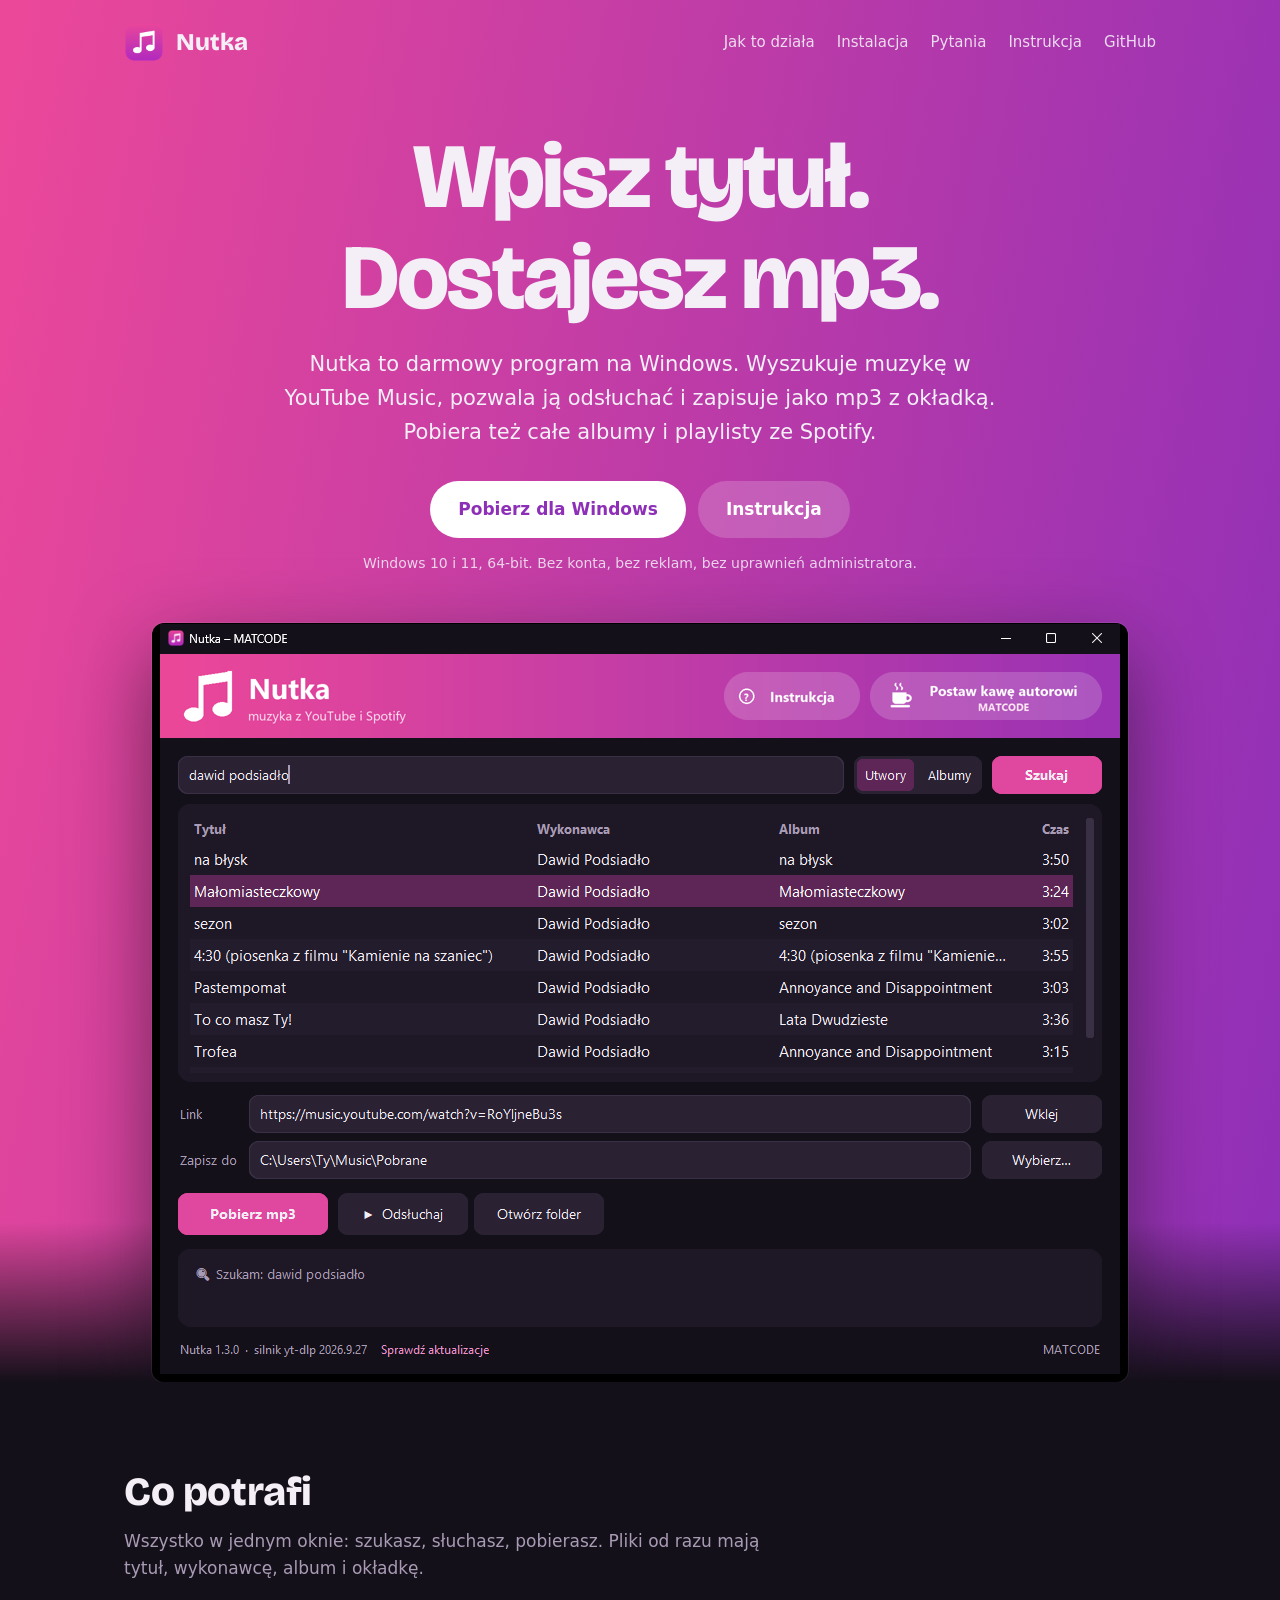
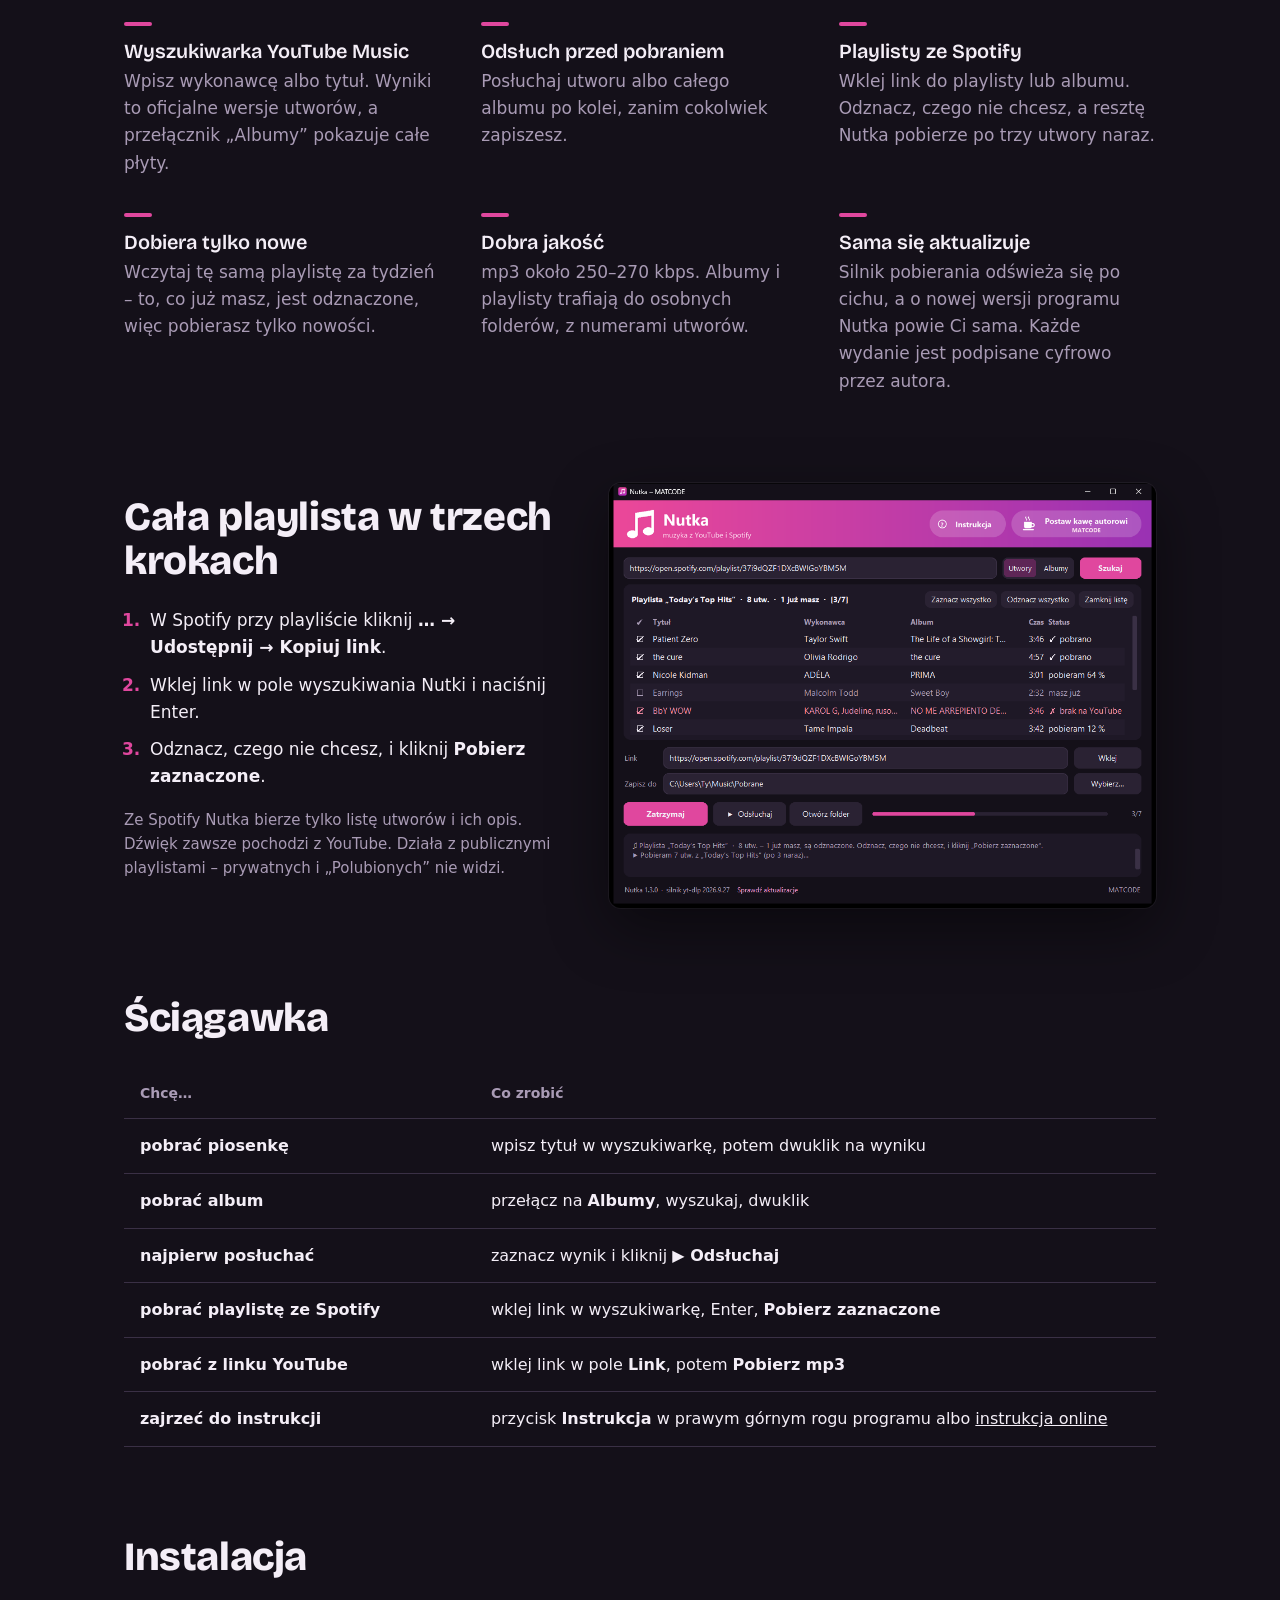
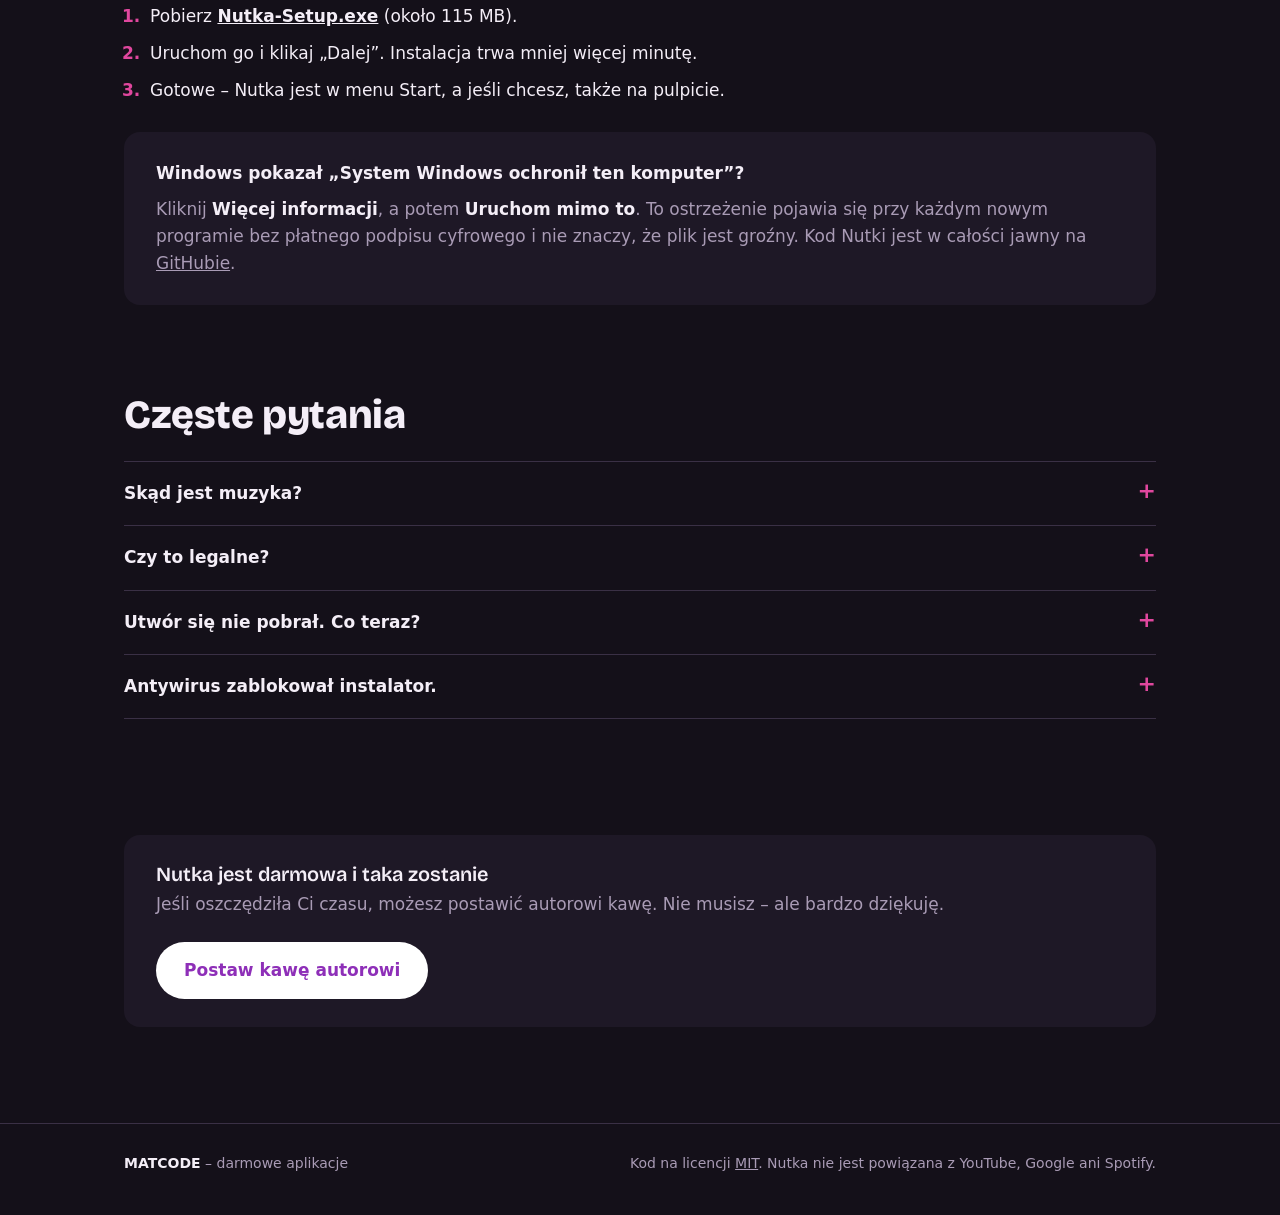
==== docs/index.html @ 66a783e3 "Nutka 1.3.0: nowy wygląd, podpisane wydania, instrukcja jako strona - wygląd: minimalne okno 900x660" ====
<!doctype html>
<html lang="pl">
<head>
<meta charset="utf-8">
<meta name="viewport" content="width=device-width, initial-scale=1">
<title>Nutka – darmowe mp3 z YouTube i Spotify</title>
<meta name="description" content="Nutka to darmowy program na Windows: wpisz tytuł albo wklej link z YouTube lub Spotify i dostajesz mp3 z okładką. Bez konta, bez reklam.">
<meta property="og:title" content="Nutka – darmowe mp3 z YouTube i Spotify">
<meta property="og:description" content="Wpisz tytuł albo wklej link – dostajesz mp3 z okładką i opisem utworu. Darmowy program na Windows od MATCODE.">
<meta property="og:image" content="zrzut-wyszukiwarka.png">
<link rel="icon" href="favicon.png">
<link rel="preconnect" href="https://fonts.googleapis.com">
<link rel="preconnect" href="https://fonts.gstatic.com" crossorigin>
<link href="https://fonts.googleapis.com/css2?family=Bricolage+Grotesque:opsz,wght@12..96,600;12..96,800&display=swap" rel="stylesheet">
<style>
  /* paleta = stałe z app.py, gradient = naglowek.png */
  :root {
    --tlo: #141019;
    --karta: #1E1826;
    --pole: #2A2233;
    --obrys: #3A3045;
    --tekst: #F4EEF7;
    --szary: #A99BB5;
    --akcent: #E0479E;
    --akcent-najechany: #C4358A;
    --fiolet: #8E2FB8;
    --gradient: linear-gradient(100deg, #EC4899 0%, #B83AA9 55%, #8E2FB8 100%);
    --naglowkowa: "Bricolage Grotesque", "Segoe UI", system-ui, sans-serif;
    --zwykla: "Segoe UI", system-ui, -apple-system, sans-serif;
    --szerokosc: 1080px;
  }
  * { box-sizing: border-box; }
  html { -webkit-text-size-adjust: 100%; }
  body {
    margin: 0;
    background: var(--tlo);
    color: var(--tekst);
    font: 17px/1.6 var(--zwykla);
  }
  img { max-width: 100%; height: auto; display: block; }
  a { color: inherit; }
  a:focus-visible, summary:focus-visible { outline: 3px solid #fff; outline-offset: 3px; border-radius: 6px; }
  .wnetrze { max-width: var(--szerokosc); margin: 0 auto; padding: 0 24px; }
  h1, h2, h3 { font-family: var(--naglowkowa); font-weight: 800; line-height: 1.1; margin: 0; }
  h2 { font-size: clamp(28px, 4vw, 40px); letter-spacing: -0.01em; }
  h3 { font-size: 20px; font-weight: 600; }

  /* --- nagłówek: ten sam gradient co w programie --- */
  .gora { background: var(--gradient); position: relative; overflow: hidden; }
  .gora::after { /* łagodne przejście gradientu w tło strony pod zrzutem */
    content: ""; position: absolute; left: 0; right: 0; bottom: 0; height: 160px;
    background: linear-gradient(to bottom, transparent, var(--tlo));
  }
  .pasek { display: flex; align-items: center; justify-content: space-between; padding-top: 22px; gap: 16px; }
  .marka { display: flex; align-items: center; gap: 12px; text-decoration: none; font: 800 24px/1 var(--naglowkowa); }
  .marka img { width: 40px; height: 40px; }
  .pasek nav { display: flex; gap: 22px; font-size: 15px; }
  .pasek nav a { text-decoration: none; opacity: .9; }
  .pasek nav a:hover { opacity: 1; text-decoration: underline; text-underline-offset: 4px; }

  .hero { position: relative; z-index: 1; padding: 64px 0 0; text-align: center; }
  .hero h1 { font-size: clamp(44px, 8vw, 92px); letter-spacing: -0.03em; }
  .hero p.lead { font-size: clamp(18px, 2.2vw, 21px); max-width: 34em; margin: 20px auto 0; }
  .akcje { display: flex; flex-wrap: wrap; justify-content: center; gap: 12px; margin-top: 32px; }
  .przycisk {
    display: inline-flex; align-items: center; gap: 10px; padding: 15px 28px; border-radius: 999px;
    font-weight: 700; font-size: 17px; text-decoration: none; transition: transform .15s ease, background .15s ease;
  }
  .przycisk.glowny { background: #fff; color: var(--fiolet); }
  .przycisk.glowny:hover { background: #F6E6F3; }
  .przycisk.drugi { background: rgba(255, 255, 255, .18); color: #fff; }
  .przycisk.drugi:hover { background: rgba(255, 255, 255, .30); }
  .przycisk:active { transform: translateY(1px); }
  .drobne { font-size: 14px; opacity: .85; margin-top: 14px; }
  .okno {
    margin: 48px auto 0; max-width: 976px; border-radius: 12px; overflow: hidden;
    box-shadow: 0 30px 80px rgba(20, 16, 25, .55), 0 0 0 1px rgba(255, 255, 255, .08);
  }

  /* --- treść --- */
  section { padding: 88px 0 0; }
  .wstep { color: var(--szary); max-width: 40em; margin: 14px 0 0; }
  .cechy { display: grid; grid-template-columns: repeat(auto-fit, minmax(240px, 1fr)); gap: 36px 40px; margin-top: 40px; }
  .cechy h3 { margin-bottom: 6px; }
  .cechy p { margin: 0; color: var(--szary); }
  .cechy h3::before { /* krótka różowa kreska = rytm sekcji, nie numeracja */
    content: ""; display: block; width: 28px; height: 4px; border-radius: 2px; background: var(--akcent); margin-bottom: 14px;
  }

  .dwie { display: grid; grid-template-columns: 1fr 1.25fr; gap: 48px; align-items: center; }
  .dwie .okno { margin: 0; box-shadow: 0 20px 60px rgba(0, 0, 0, .45), 0 0 0 1px rgba(255, 255, 255, .06); }
  ol.kroki { margin: 24px 0 0; padding-left: 1.3em; }
  ol.kroki li { margin: 0 0 10px; padding-left: 4px; }
  ol.kroki li::marker { color: var(--akcent); font-weight: 700; }
  .uwaga { color: var(--szary); font-size: 15px; margin-top: 18px; }

  table { width: 100%; border-collapse: collapse; margin-top: 28px; font-size: 16px; }
  th, td { text-align: left; padding: 14px 16px; border-bottom: 1px solid var(--obrys); vertical-align: top; }
  th { color: var(--szary); font-weight: 600; font-size: 14px; }
  td:first-child { font-weight: 600; width: 34%; }
  kbd, code { font: 600 14px/1 var(--zwykla); background: var(--pole); border: 1px solid var(--obrys); border-radius: 6px; padding: 3px 7px; white-space: nowrap; }

  .ramka { background: var(--karta); border-radius: 16px; padding: 28px 32px; margin-top: 28px; }
  .ramka p { margin: 8px 0 0; color: var(--szary); }
  .ramka strong { color: var(--tekst); }

  details { border-bottom: 1px solid var(--obrys); }
  details:first-of-type { border-top: 1px solid var(--obrys); margin-top: 24px; }
  summary { cursor: pointer; padding: 18px 0; font-weight: 600; list-style: none; display: flex; justify-content: space-between; gap: 16px; }
  summary::-webkit-details-marker { display: none; }
  summary::after { content: "+"; color: var(--akcent); font-weight: 700; font-size: 22px; line-height: 1; }
  details[open] summary::after { content: "–"; }
  details p { margin: 0 0 18px; color: var(--szary); max-width: 46em; }

  .kawa { display: flex; flex-wrap: wrap; align-items: center; justify-content: space-between; gap: 24px; }
  .kawa p { margin: 6px 0 0; color: var(--szary); }

  footer { margin-top: 96px; padding: 28px 0 40px; border-top: 1px solid var(--obrys); color: var(--szary); font-size: 14px; }
  footer .wnetrze { display: flex; flex-wrap: wrap; justify-content: space-between; gap: 12px; }
  footer strong { color: var(--tekst); }

  @media (max-width: 800px) {
    .dwie { grid-template-columns: 1fr; }
    .pasek nav { display: none; }
    .hero { padding-top: 40px; }
    .ramka { padding: 22px; }
    td:first-child { width: auto; }
    th, td { padding: 12px 8px; }
  }
  @media (max-width: 480px) {
    .wnetrze { padding: 0 16px; }
    .przycisk { width: 100%; justify-content: center; }
  }
  @media (prefers-reduced-motion: reduce) { .przycisk { transition: none; } }
</style>
</head>
<body>

<header class="gora">
  <div class="wnetrze">
    <div class="pasek">
      <a class="marka" href="#"><img src="ikona.png" alt="" width="40" height="40">Nutka</a>
      <nav aria-label="Na tej stronie">
        <a href="#jak">Jak to działa</a>
        <a href="#instalacja">Instalacja</a>
        <a href="#pytania">Pytania</a>
        <a href="instrukcja.html">Instrukcja</a>
        <a href="https://github.com/matmiccode/nutka">GitHub</a>
      </nav>
    </div>
    <div class="hero">
      <h1>Wpisz tytuł.<br>Dostajesz mp3.</h1>
      <p class="lead">Nutka to darmowy program na Windows. Wyszukuje muzykę w YouTube Music, pozwala ją odsłuchać
        i zapisuje jako mp3 z okładką. Pobiera też całe albumy i playlisty ze Spotify.</p>
      <div class="akcje">
        <a class="przycisk glowny" href="https://github.com/matmiccode/nutka/releases/latest/download/Nutka-Setup.exe">Pobierz dla Windows</a>
        <a class="przycisk drugi" href="instrukcja.html">Instrukcja</a>
      </div>
      <p class="drobne">Windows 10 i 11, 64-bit. Bez konta, bez reklam, bez uprawnień administratora.</p>
      <div class="okno"><img src="zrzut-wyszukiwarka.png" width="976" height="759"
        alt="Okno Nutki: wyniki wyszukiwania utworów Dawida Podsiadły, jeden zaznaczony, pod spodem przyciski Pobierz mp3 i Odsłuchaj"></div>
    </div>
  </div>
</header>

<main>
  <section id="jak">
    <div class="wnetrze">
      <h2>Co potrafi</h2>
      <p class="wstep">Wszystko w jednym oknie: szukasz, słuchasz, pobierasz. Pliki od razu mają tytuł, wykonawcę, album i okładkę.</p>
      <div class="cechy">
        <div><h3>Wyszukiwarka YouTube Music</h3><p>Wpisz wykonawcę albo tytuł. Wyniki to oficjalne wersje utworów, a przełącznik „Albumy” pokazuje całe płyty.</p></div>
        <div><h3>Odsłuch przed pobraniem</h3><p>Posłuchaj utworu albo całego albumu po kolei, zanim cokolwiek zapiszesz.</p></div>
        <div><h3>Playlisty ze Spotify</h3><p>Wklej link do playlisty lub albumu. Odznacz, czego nie chcesz, a resztę Nutka pobierze po trzy utwory naraz.</p></div>
        <div><h3>Dobiera tylko nowe</h3><p>Wczytaj tę samą playlistę za tydzień – to, co już masz, jest odznaczone, więc pobierasz tylko nowości.</p></div>
        <div><h3>Dobra jakość</h3><p>mp3 około 250–270 kbps. Albumy i playlisty trafiają do osobnych folderów, z numerami utworów.</p></div>
        <div><h3>Sama się aktualizuje</h3><p>Silnik pobierania odświeża się po cichu, a o nowej wersji programu Nutka powie Ci sama. Każde wydanie jest podpisane cyfrowo przez autora.</p></div>
      </div>
    </div>
  </section>

  <section>
    <div class="wnetrze dwie">
      <div>
        <h2>Cała playlista w trzech krokach</h2>
        <ol class="kroki">
          <li>W Spotify przy playliście kliknij <strong>… → Udostępnij → Kopiuj link</strong>.</li>
          <li>Wklej link w pole wyszukiwania Nutki i naciśnij Enter.</li>
          <li>Odznacz, czego nie chcesz, i kliknij <strong>Pobierz zaznaczone</strong>.</li>
        </ol>
        <p class="uwaga">Ze Spotify Nutka bierze tylko listę utworów i ich opis. Dźwięk zawsze pochodzi z YouTube.
          Działa z publicznymi playlistami – prywatnych i „Polubionych” nie widzi.</p>
      </div>
      <div class="okno"><img src="zrzut-playlista.png" width="976" height="759" loading="lazy"
        alt="Nutka z wczytaną playlistą Spotify: lista utworów z ptaszkami i stanem pobierania przy każdym"></div>
    </div>
  </section>

  <section>
    <div class="wnetrze">
      <h2>Ściągawka</h2>
      <table>
        <thead><tr><th scope="col">Chcę…</th><th scope="col">Co zrobić</th></tr></thead>
        <tbody>
          <tr><td>pobrać piosenkę</td><td>wpisz tytuł w wyszukiwarkę, potem dwuklik na wyniku</td></tr>
          <tr><td>pobrać album</td><td>przełącz na <strong>Albumy</strong>, wyszukaj, dwuklik</td></tr>
          <tr><td>najpierw posłuchać</td><td>zaznacz wynik i kliknij <strong>▶ Odsłuchaj</strong></td></tr>
          <tr><td>pobrać playlistę ze Spotify</td><td>wklej link w wyszukiwarkę, Enter, <strong>Pobierz zaznaczone</strong></td></tr>
          <tr><td>pobrać z linku YouTube</td><td>wklej link w pole <strong>Link</strong>, potem <strong>Pobierz mp3</strong></td></tr>
          <tr><td>zajrzeć do instrukcji</td><td>przycisk <strong>Instrukcja</strong> w prawym górnym rogu programu albo <a href="instrukcja.html">instrukcja online</a></td></tr>
        </tbody>
      </table>
    </div>
  </section>

  <section id="instalacja">
    <div class="wnetrze">
      <h2>Instalacja</h2>
      <ol class="kroki">
        <li>Pobierz <a href="https://github.com/matmiccode/nutka/releases/latest/download/Nutka-Setup.exe"><strong>Nutka-Setup.exe</strong></a> (około 115 MB).</li>
        <li>Uruchom go i klikaj „Dalej”. Instalacja trwa mniej więcej minutę.</li>
        <li>Gotowe – Nutka jest w menu Start, a jeśli chcesz, także na pulpicie.</li>
      </ol>
      <div class="ramka">
        <strong>Windows pokazał „System Windows ochronił ten komputer”?</strong>
        <p>Kliknij <strong>Więcej informacji</strong>, a potem <strong>Uruchom mimo to</strong>. To ostrzeżenie pojawia się przy
          każdym nowym programie bez płatnego podpisu cyfrowego i nie znaczy, że plik jest groźny. Kod Nutki jest w całości
          jawny na <a href="https://github.com/matmiccode/nutka">GitHubie</a>.</p>
      </div>
    </div>
  </section>

  <section id="pytania">
    <div class="wnetrze">
      <h2>Częste pytania</h2>
      <details>
        <summary>Skąd jest muzyka?</summary>
        <p>Zawsze z YouTube (YouTube Music). Przy linkach ze Spotify Nutka dopasowuje utwór po wykonawcy, tytule i długości,
          a dźwięk pobiera z YouTube. Niczego ze Spotify nie odszyfrowuje.</p>
      </details>
      <details>
        <summary>Czy to legalne?</summary>
        <p>Nutka jest narzędziem do użytku prywatnego. Pobieraj tylko na własny użytek i nie rozpowszechniaj pobranych plików –
          szanuj prawa autorów i regulaminy serwisów.</p>
      </details>
      <details>
        <summary>Utwór się nie pobrał. Co teraz?</summary>
        <p>Czasem utworu nie ma na YouTube albo film jest zablokowany, np. ograniczeniem wiekowym. Nieudane utwory są wyróżnione
          na czerwono i zostają zaznaczone – kliknij <strong>Pobierz zaznaczone</strong>, żeby spróbować jeszcze raz.</p>
      </details>
      <details>
        <summary>Antywirus zablokował instalator.</summary>
        <p>W Zabezpieczeniach Windows wejdź w Ochrona przed wirusami i zagrożeniami → Historia ochrony, wybierz zablokowany
          plik i kliknij Akcje → Zezwalaj na urządzeniu. Potem uruchom instalator jeszcze raz.</p>
      </details>
    </div>
  </section>

  <section>
    <div class="wnetrze">
      <div class="ramka kawa">
        <div>
          <h3>Nutka jest darmowa i taka zostanie</h3>
          <p>Jeśli oszczędziła Ci czasu, możesz postawić autorowi kawę. Nie musisz – ale bardzo dziękuję.</p>
        </div>
        <a class="przycisk glowny" href="https://buycoffee.to/matcode">Postaw kawę autorowi</a>
      </div>
    </div>
  </section>
</main>

<footer>
  <div class="wnetrze">
    <span><strong>MATCODE</strong> – darmowe aplikacje</span>
    <span>Kod na licencji <a href="https://github.com/matmiccode/nutka/blob/master/LICENSE">MIT</a>.
      Nutka nie jest powiązana z YouTube, Google ani Spotify.</span>
  </div>
</footer>

</body>
</html>
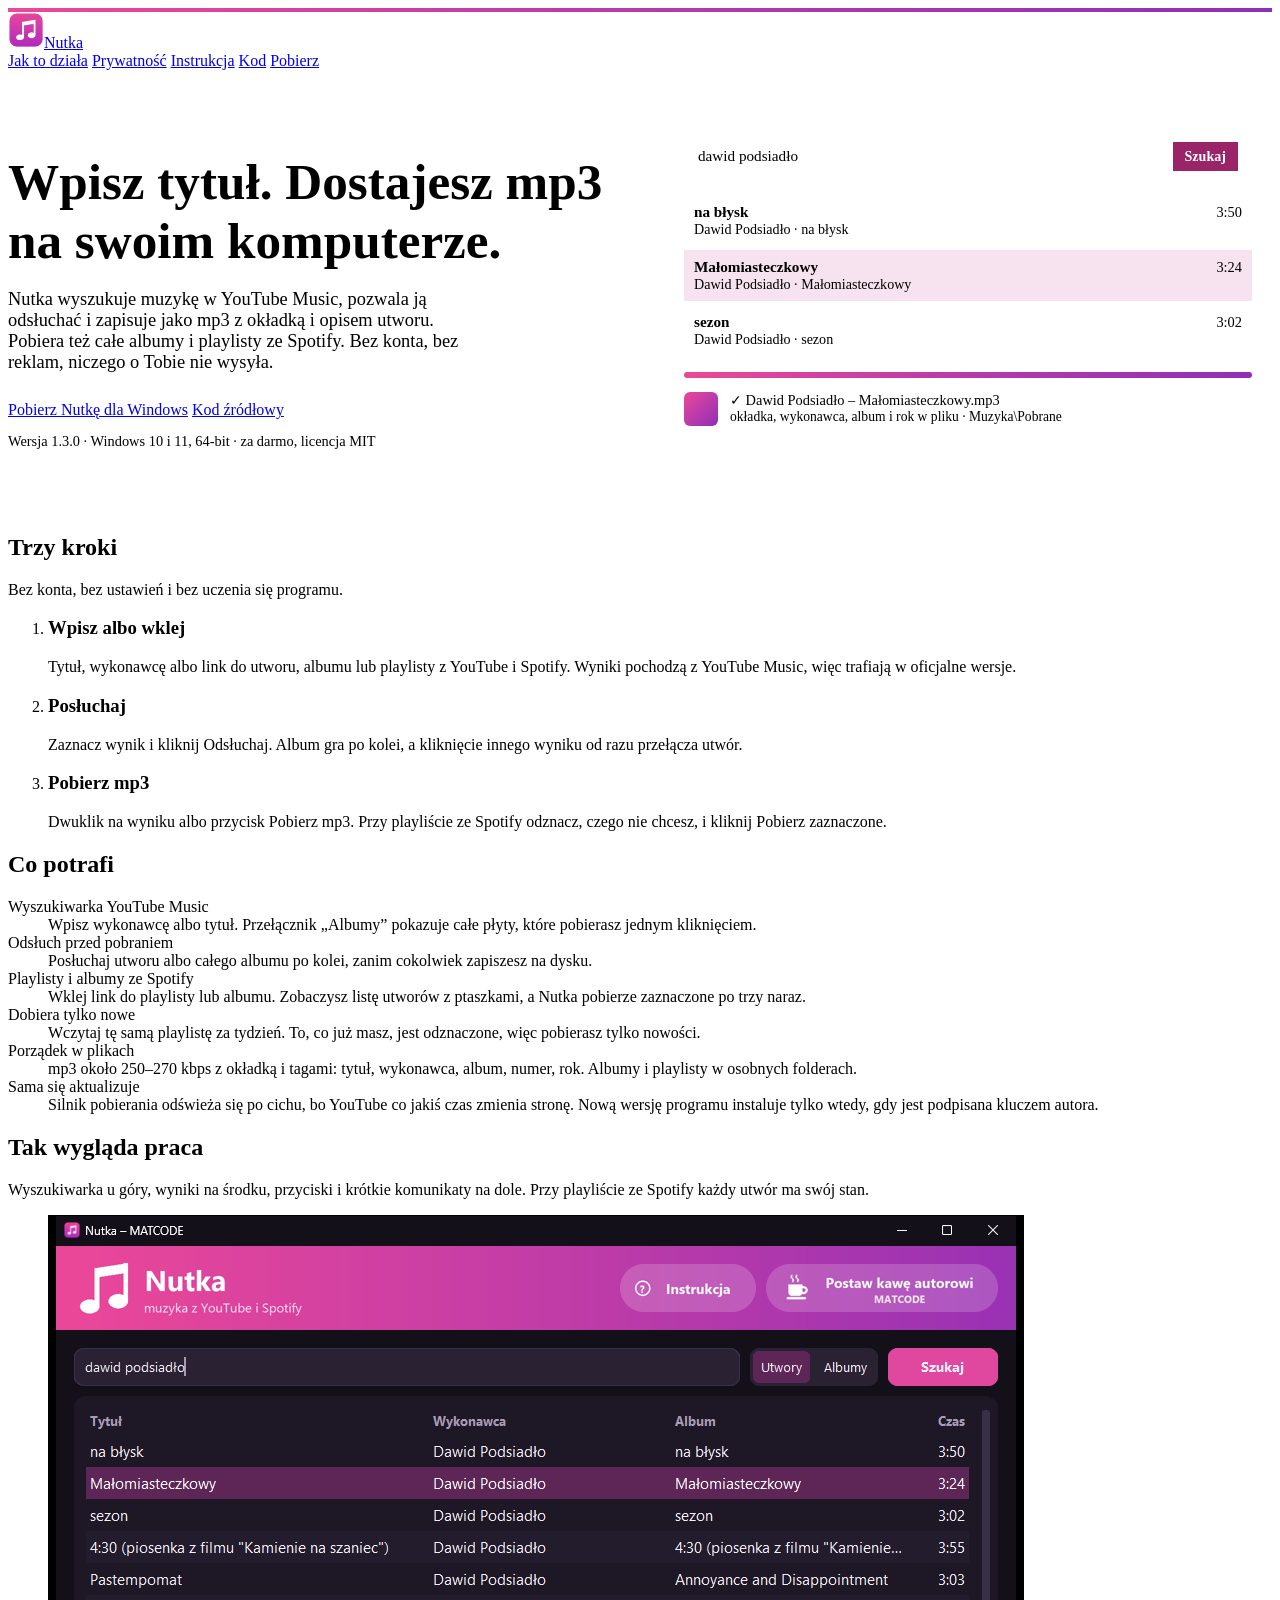
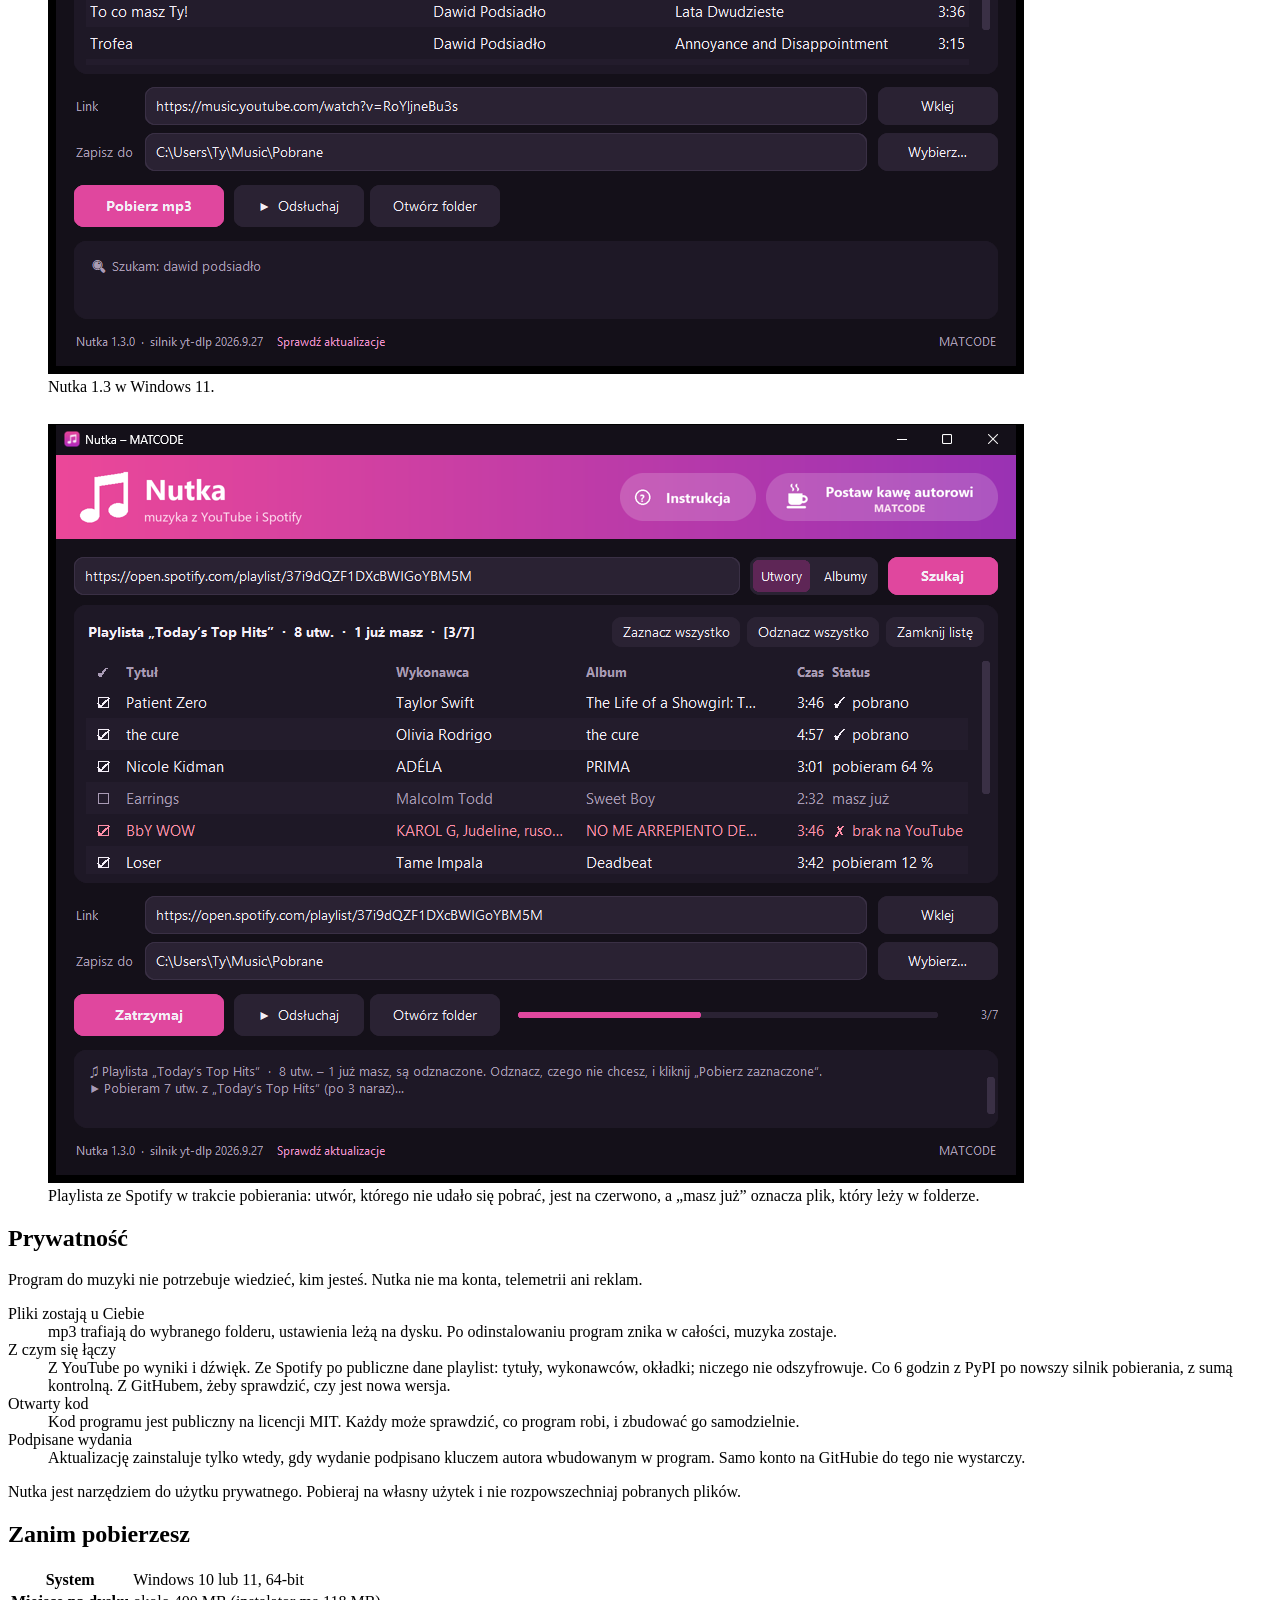
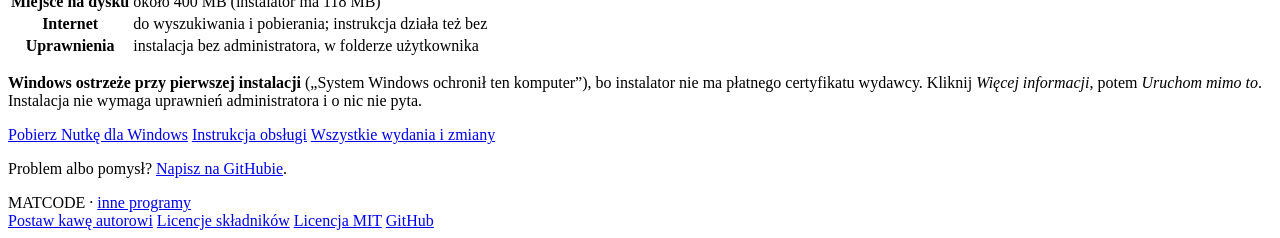
==== commit e734ffb1: "Strona i instrukcja na wspólnej ramie MATCODE (RAMA.md): nutka.css, pokaz w hero, zrzuty w docs/img " ====
--- a/docs/index.html
+++ b/docs/index.html
@@ -3,279 +3,218 @@
 <head>
 <meta charset="utf-8">
 <meta name="viewport" content="width=device-width, initial-scale=1">
-<title>Nutka – darmowe mp3 z YouTube i Spotify</title>
-<meta name="description" content="Nutka to darmowy program na Windows: wpisz tytuł albo wklej link z YouTube lub Spotify i dostajesz mp3 z okładką. Bez konta, bez reklam.">
-<meta property="og:title" content="Nutka – darmowe mp3 z YouTube i Spotify">
-<meta property="og:description" content="Wpisz tytuł albo wklej link – dostajesz mp3 z okładką i opisem utworu. Darmowy program na Windows od MATCODE.">
-<meta property="og:image" content="zrzut-wyszukiwarka.png">
-<link rel="icon" href="favicon.png">
+<title>Nutka – mp3 z YouTube i Spotify</title>
+<meta name="description" content="Wpisz tytuł albo wklej link z YouTube lub Spotify i dostajesz mp3 z okładką na swoim komputerze. Program dla Windows, za darmo, z otwartym kodem.">
+<link rel="icon" href="favicon.ico">
+<meta property="og:title" content="Nutka – mp3 z YouTube i Spotify">
+<meta property="og:description" content="Wpisz tytuł albo wklej link z YouTube lub Spotify i dostajesz mp3 z okładką na swoim komputerze. Za darmo, z otwartym kodem.">
+<meta property="og:image" content="https://matmiccode.github.io/nutka/img/okno.png">
+<meta property="og:type" content="website">
 <link rel="preconnect" href="https://fonts.googleapis.com">
 <link rel="preconnect" href="https://fonts.gstatic.com" crossorigin>
-<link href="https://fonts.googleapis.com/css2?family=Bricolage+Grotesque:opsz,wght@12..96,600;12..96,800&display=swap" rel="stylesheet">
-<style>
-  /* paleta = stałe z app.py, gradient = naglowek.png */
-  :root {
-    --tlo: #141019;
-    --karta: #1E1826;
-    --pole: #2A2233;
-    --obrys: #3A3045;
-    --tekst: #F4EEF7;
-    --szary: #A99BB5;
-    --akcent: #E0479E;
-    --akcent-najechany: #C4358A;
-    --fiolet: #8E2FB8;
-    --gradient: linear-gradient(100deg, #EC4899 0%, #B83AA9 55%, #8E2FB8 100%);
-    --naglowkowa: "Bricolage Grotesque", "Segoe UI", system-ui, sans-serif;
-    --zwykla: "Segoe UI", system-ui, -apple-system, sans-serif;
-    --szerokosc: 1080px;
-  }
-  * { box-sizing: border-box; }
-  html { -webkit-text-size-adjust: 100%; }
-  body {
-    margin: 0;
-    background: var(--tlo);
-    color: var(--tekst);
-    font: 17px/1.6 var(--zwykla);
-  }
-  img { max-width: 100%; height: auto; display: block; }
-  a { color: inherit; }
-  a:focus-visible, summary:focus-visible { outline: 3px solid #fff; outline-offset: 3px; border-radius: 6px; }
-  .wnetrze { max-width: var(--szerokosc); margin: 0 auto; padding: 0 24px; }
-  h1, h2, h3 { font-family: var(--naglowkowa); font-weight: 800; line-height: 1.1; margin: 0; }
-  h2 { font-size: clamp(28px, 4vw, 40px); letter-spacing: -0.01em; }
-  h3 { font-size: 20px; font-weight: 600; }
-
-  /* --- nagłówek: ten sam gradient co w programie --- */
-  .gora { background: var(--gradient); position: relative; overflow: hidden; }
-  .gora::after { /* łagodne przejście gradientu w tło strony pod zrzutem */
-    content: ""; position: absolute; left: 0; right: 0; bottom: 0; height: 160px;
-    background: linear-gradient(to bottom, transparent, var(--tlo));
-  }
-  .pasek { display: flex; align-items: center; justify-content: space-between; padding-top: 22px; gap: 16px; }
-  .marka { display: flex; align-items: center; gap: 12px; text-decoration: none; font: 800 24px/1 var(--naglowkowa); }
-  .marka img { width: 40px; height: 40px; }
-  .pasek nav { display: flex; gap: 22px; font-size: 15px; }
-  .pasek nav a { text-decoration: none; opacity: .9; }
-  .pasek nav a:hover { opacity: 1; text-decoration: underline; text-underline-offset: 4px; }
-
-  .hero { position: relative; z-index: 1; padding: 64px 0 0; text-align: center; }
-  .hero h1 { font-size: clamp(44px, 8vw, 92px); letter-spacing: -0.03em; }
-  .hero p.lead { font-size: clamp(18px, 2.2vw, 21px); max-width: 34em; margin: 20px auto 0; }
-  .akcje { display: flex; flex-wrap: wrap; justify-content: center; gap: 12px; margin-top: 32px; }
-  .przycisk {
-    display: inline-flex; align-items: center; gap: 10px; padding: 15px 28px; border-radius: 999px;
-    font-weight: 700; font-size: 17px; text-decoration: none; transition: transform .15s ease, background .15s ease;
-  }
-  .przycisk.glowny { background: #fff; color: var(--fiolet); }
-  .przycisk.glowny:hover { background: #F6E6F3; }
-  .przycisk.drugi { background: rgba(255, 255, 255, .18); color: #fff; }
-  .przycisk.drugi:hover { background: rgba(255, 255, 255, .30); }
-  .przycisk:active { transform: translateY(1px); }
-  .drobne { font-size: 14px; opacity: .85; margin-top: 14px; }
-  .okno {
-    margin: 48px auto 0; max-width: 976px; border-radius: 12px; overflow: hidden;
-    box-shadow: 0 30px 80px rgba(20, 16, 25, .55), 0 0 0 1px rgba(255, 255, 255, .08);
-  }
-
-  /* --- treść --- */
-  section { padding: 88px 0 0; }
-  .wstep { color: var(--szary); max-width: 40em; margin: 14px 0 0; }
-  .cechy { display: grid; grid-template-columns: repeat(auto-fit, minmax(240px, 1fr)); gap: 36px 40px; margin-top: 40px; }
-  .cechy h3 { margin-bottom: 6px; }
-  .cechy p { margin: 0; color: var(--szary); }
-  .cechy h3::before { /* krótka różowa kreska = rytm sekcji, nie numeracja */
-    content: ""; display: block; width: 28px; height: 4px; border-radius: 2px; background: var(--akcent); margin-bottom: 14px;
-  }
-
-  .dwie { display: grid; grid-template-columns: 1fr 1.25fr; gap: 48px; align-items: center; }
-  .dwie .okno { margin: 0; box-shadow: 0 20px 60px rgba(0, 0, 0, .45), 0 0 0 1px rgba(255, 255, 255, .06); }
-  ol.kroki { margin: 24px 0 0; padding-left: 1.3em; }
-  ol.kroki li { margin: 0 0 10px; padding-left: 4px; }
-  ol.kroki li::marker { color: var(--akcent); font-weight: 700; }
-  .uwaga { color: var(--szary); font-size: 15px; margin-top: 18px; }
-
-  table { width: 100%; border-collapse: collapse; margin-top: 28px; font-size: 16px; }
-  th, td { text-align: left; padding: 14px 16px; border-bottom: 1px solid var(--obrys); vertical-align: top; }
-  th { color: var(--szary); font-weight: 600; font-size: 14px; }
-  td:first-child { font-weight: 600; width: 34%; }
-  kbd, code { font: 600 14px/1 var(--zwykla); background: var(--pole); border: 1px solid var(--obrys); border-radius: 6px; padding: 3px 7px; white-space: nowrap; }
-
-  .ramka { background: var(--karta); border-radius: 16px; padding: 28px 32px; margin-top: 28px; }
-  .ramka p { margin: 8px 0 0; color: var(--szary); }
-  .ramka strong { color: var(--tekst); }
-
-  details { border-bottom: 1px solid var(--obrys); }
-  details:first-of-type { border-top: 1px solid var(--obrys); margin-top: 24px; }
-  summary { cursor: pointer; padding: 18px 0; font-weight: 600; list-style: none; display: flex; justify-content: space-between; gap: 16px; }
-  summary::-webkit-details-marker { display: none; }
-  summary::after { content: "+"; color: var(--akcent); font-weight: 700; font-size: 22px; line-height: 1; }
-  details[open] summary::after { content: "–"; }
-  details p { margin: 0 0 18px; color: var(--szary); max-width: 46em; }
-
-  .kawa { display: flex; flex-wrap: wrap; align-items: center; justify-content: space-between; gap: 24px; }
-  .kawa p { margin: 6px 0 0; color: var(--szary); }
-
-  footer { margin-top: 96px; padding: 28px 0 40px; border-top: 1px solid var(--obrys); color: var(--szary); font-size: 14px; }
-  footer .wnetrze { display: flex; flex-wrap: wrap; justify-content: space-between; gap: 12px; }
-  footer strong { color: var(--tekst); }
-
-  @media (max-width: 800px) {
-    .dwie { grid-template-columns: 1fr; }
-    .pasek nav { display: none; }
-    .hero { padding-top: 40px; }
-    .ramka { padding: 22px; }
-    td:first-child { width: auto; }
-    th, td { padding: 12px 8px; }
-  }
-  @media (max-width: 480px) {
-    .wnetrze { padding: 0 16px; }
-    .przycisk { width: 100%; justify-content: center; }
-  }
-  @media (prefers-reduced-motion: reduce) { .przycisk { transition: none; } }
-</style>
+<link href="https://fonts.googleapis.com/css2?family=Bricolage+Grotesque:opsz,wght@12..96,400;12..96,500;12..96,600&display=swap" rel="stylesheet">
+<link rel="stylesheet" href="/css/v1/matcode.css">
+<link rel="stylesheet" href="nutka.css">
 </head>
 <body>
 
-<header class="gora">
-  <div class="wnetrze">
-    <div class="pasek">
-      <a class="marka" href="#"><img src="ikona.png" alt="" width="40" height="40">Nutka</a>
-      <nav aria-label="Na tej stronie">
-        <a href="#jak">Jak to działa</a>
-        <a href="#instalacja">Instalacja</a>
-        <a href="#pytania">Pytania</a>
-        <a href="instrukcja.html">Instrukcja</a>
-        <a href="https://github.com/matmiccode/nutka">GitHub</a>
-      </nav>
-    </div>
-    <div class="hero">
-      <h1>Wpisz tytuł.<br>Dostajesz mp3.</h1>
-      <p class="lead">Nutka to darmowy program na Windows. Wyszukuje muzykę w YouTube Music, pozwala ją odsłuchać
-        i zapisuje jako mp3 z okładką. Pobiera też całe albumy i playlisty ze Spotify.</p>
-      <div class="akcje">
-        <a class="przycisk glowny" href="https://github.com/matmiccode/nutka/releases/latest/download/Nutka-Setup.exe">Pobierz dla Windows</a>
-        <a class="przycisk drugi" href="instrukcja.html">Instrukcja</a>
-      </div>
-      <p class="drobne">Windows 10 i 11, 64-bit. Bez konta, bez reklam, bez uprawnień administratora.</p>
-      <div class="okno"><img src="zrzut-wyszukiwarka.png" width="976" height="759"
-        alt="Okno Nutki: wyniki wyszukiwania utworów Dawida Podsiadły, jeden zaznaczony, pod spodem przyciski Pobierz mp3 i Odsłuchaj"></div>
-    </div>
-  </div>
+<div class="nuty" role="presentation"></div>
+<header class="wrap top">
+  <a class="marka" href="./"><img src="img/nutka-256.png" alt="" width="36" height="36">Nutka</a>
+  <nav>
+    <a href="#jak">Jak to działa</a>
+    <a href="#prywatnosc" class="ukryj-mobile">Prywatność</a>
+    <a href="instrukcja.html">Instrukcja</a>
+    <a href="https://github.com/matmiccode/nutka" class="ukryj-mobile">Kod</a>
+    <a class="btn btn-primary btn-sm" href="https://github.com/matmiccode/nutka/releases/latest" data-pobierz>Pobierz</a>
+  </nav>
 </header>
 
 <main>
-  <section id="jak">
-    <div class="wnetrze">
+
+<section class="wrap hero">
+  <div>
+    <h1>Wpisz tytuł. Dostajesz mp3 na swoim komputerze.</h1>
+    <p class="lead">Nutka wyszukuje muzykę w&nbsp;YouTube Music, pozwala ją odsłuchać i&nbsp;zapisuje jako mp3 z&nbsp;okładką i&nbsp;opisem utworu. Pobiera też całe albumy i&nbsp;playlisty ze Spotify. Bez konta, bez reklam, niczego o&nbsp;Tobie nie wysyła.</p>
+    <div class="cta">
+      <a class="btn btn-primary" href="https://github.com/matmiccode/nutka/releases/latest" data-pobierz>Pobierz Nutkę dla Windows</a>
+      <a class="btn btn-quiet" href="https://github.com/matmiccode/nutka">Kod źródłowy</a>
+    </div>
+    <p class="drobne"><span data-wersja>Wersja 1.3.0</span> · Windows 10 i&nbsp;11, 64-bit · za darmo, licencja MIT</p>
+  </div>
+
+  <div class="demo" aria-label="Przykład: wpisany wykonawca, wyniki wyszukiwania i pobrany plik mp3">
+    <div class="demo-pole">
+      <div class="wpis"><span>dawid podsiadło</span></div>
+      <div class="szukaj">Szukaj</div>
+    </div>
+    <ul class="demo-wyniki">
+      <li><div><b>na błysk</b><small>Dawid Podsiadło · na błysk</small></div><time>3:50</time></li>
+      <li class="wybrany"><div><b>Małomiasteczkowy</b><small>Dawid Podsiadło · Małomiasteczkowy</small></div><time>3:24</time></li>
+      <li><div><b>sezon</b><small>Dawid Podsiadło · sezon</small></div><time>3:02</time></li>
+    </ul>
+    <div class="demo-pasek" role="presentation"></div>
+    <div class="demo-gotowe">
+      <div class="okladka" role="presentation"></div>
+      <div><span>✓ Dawid Podsiadło – Małomiasteczkowy.mp3</span><small>okładka, wykonawca, album i&nbsp;rok w&nbsp;pliku · Muzyka\Pobrane</small></div>
+    </div>
+  </div>
+</section>
+
+<section id="jak">
+  <div class="wrap">
+    <div class="sekcja-naglowek">
+      <h2>Trzy kroki</h2>
+      <p>Bez konta, bez ustawień i&nbsp;bez uczenia się programu.</p>
+    </div>
+    <ol class="kroki">
+      <li>
+        <h3>Wpisz albo wklej</h3>
+        <p>Tytuł, wykonawcę albo link do utworu, albumu lub playlisty z&nbsp;YouTube i&nbsp;Spotify. Wyniki pochodzą z&nbsp;YouTube Music, więc trafiają w&nbsp;oficjalne wersje.</p>
+      </li>
+      <li>
+        <h3>Posłuchaj</h3>
+        <p>Zaznacz wynik i&nbsp;kliknij Odsłuchaj. Album gra po kolei, a&nbsp;kliknięcie innego wyniku od razu przełącza utwór.</p>
+      </li>
+      <li>
+        <h3>Pobierz mp3</h3>
+        <p>Dwuklik na wyniku albo przycisk Pobierz mp3. Przy playliście ze Spotify odznacz, czego nie chcesz, i&nbsp;kliknij Pobierz zaznaczone.</p>
+      </li>
+    </ol>
+  </div>
+</section>
+
+<section id="potrafi">
+  <div class="wrap">
+    <div class="sekcja-naglowek">
       <h2>Co potrafi</h2>
-      <p class="wstep">Wszystko w jednym oknie: szukasz, słuchasz, pobierasz. Pliki od razu mają tytuł, wykonawcę, album i okładkę.</p>
-      <div class="cechy">
-        <div><h3>Wyszukiwarka YouTube Music</h3><p>Wpisz wykonawcę albo tytuł. Wyniki to oficjalne wersje utworów, a przełącznik „Albumy” pokazuje całe płyty.</p></div>
-        <div><h3>Odsłuch przed pobraniem</h3><p>Posłuchaj utworu albo całego albumu po kolei, zanim cokolwiek zapiszesz.</p></div>
-        <div><h3>Playlisty ze Spotify</h3><p>Wklej link do playlisty lub albumu. Odznacz, czego nie chcesz, a resztę Nutka pobierze po trzy utwory naraz.</p></div>
-        <div><h3>Dobiera tylko nowe</h3><p>Wczytaj tę samą playlistę za tydzień – to, co już masz, jest odznaczone, więc pobierasz tylko nowości.</p></div>
-        <div><h3>Dobra jakość</h3><p>mp3 około 250–270 kbps. Albumy i playlisty trafiają do osobnych folderów, z numerami utworów.</p></div>
-        <div><h3>Sama się aktualizuje</h3><p>Silnik pobierania odświeża się po cichu, a o nowej wersji programu Nutka powie Ci sama. Każde wydanie jest podpisane cyfrowo przez autora.</p></div>
-      </div>
-    </div>
-  </section>
-
-  <section>
-    <div class="wnetrze dwie">
-      <div>
-        <h2>Cała playlista w trzech krokach</h2>
-        <ol class="kroki">
-          <li>W Spotify przy playliście kliknij <strong>… → Udostępnij → Kopiuj link</strong>.</li>
-          <li>Wklej link w pole wyszukiwania Nutki i naciśnij Enter.</li>
-          <li>Odznacz, czego nie chcesz, i kliknij <strong>Pobierz zaznaczone</strong>.</li>
-        </ol>
-        <p class="uwaga">Ze Spotify Nutka bierze tylko listę utworów i ich opis. Dźwięk zawsze pochodzi z YouTube.
-          Działa z publicznymi playlistami – prywatnych i „Polubionych” nie widzi.</p>
-      </div>
-      <div class="okno"><img src="zrzut-playlista.png" width="976" height="759" loading="lazy"
-        alt="Nutka z wczytaną playlistą Spotify: lista utworów z ptaszkami i stanem pobierania przy każdym"></div>
-    </div>
-  </section>
-
-  <section>
-    <div class="wnetrze">
-      <h2>Ściągawka</h2>
-      <table>
-        <thead><tr><th scope="col">Chcę…</th><th scope="col">Co zrobić</th></tr></thead>
-        <tbody>
-          <tr><td>pobrać piosenkę</td><td>wpisz tytuł w wyszukiwarkę, potem dwuklik na wyniku</td></tr>
-          <tr><td>pobrać album</td><td>przełącz na <strong>Albumy</strong>, wyszukaj, dwuklik</td></tr>
-          <tr><td>najpierw posłuchać</td><td>zaznacz wynik i kliknij <strong>▶ Odsłuchaj</strong></td></tr>
-          <tr><td>pobrać playlistę ze Spotify</td><td>wklej link w wyszukiwarkę, Enter, <strong>Pobierz zaznaczone</strong></td></tr>
-          <tr><td>pobrać z linku YouTube</td><td>wklej link w pole <strong>Link</strong>, potem <strong>Pobierz mp3</strong></td></tr>
-          <tr><td>zajrzeć do instrukcji</td><td>przycisk <strong>Instrukcja</strong> w prawym górnym rogu programu albo <a href="instrukcja.html">instrukcja online</a></td></tr>
-        </tbody>
-      </table>
-    </div>
-  </section>
-
-  <section id="instalacja">
-    <div class="wnetrze">
-      <h2>Instalacja</h2>
-      <ol class="kroki">
-        <li>Pobierz <a href="https://github.com/matmiccode/nutka/releases/latest/download/Nutka-Setup.exe"><strong>Nutka-Setup.exe</strong></a> (około 115 MB).</li>
-        <li>Uruchom go i klikaj „Dalej”. Instalacja trwa mniej więcej minutę.</li>
-        <li>Gotowe – Nutka jest w menu Start, a jeśli chcesz, także na pulpicie.</li>
-      </ol>
-      <div class="ramka">
-        <strong>Windows pokazał „System Windows ochronił ten komputer”?</strong>
-        <p>Kliknij <strong>Więcej informacji</strong>, a potem <strong>Uruchom mimo to</strong>. To ostrzeżenie pojawia się przy
-          każdym nowym programie bez płatnego podpisu cyfrowego i nie znaczy, że plik jest groźny. Kod Nutki jest w całości
-          jawny na <a href="https://github.com/matmiccode/nutka">GitHubie</a>.</p>
-      </div>
-    </div>
-  </section>
-
-  <section id="pytania">
-    <div class="wnetrze">
-      <h2>Częste pytania</h2>
-      <details>
-        <summary>Skąd jest muzyka?</summary>
-        <p>Zawsze z YouTube (YouTube Music). Przy linkach ze Spotify Nutka dopasowuje utwór po wykonawcy, tytule i długości,
-          a dźwięk pobiera z YouTube. Niczego ze Spotify nie odszyfrowuje.</p>
-      </details>
-      <details>
-        <summary>Czy to legalne?</summary>
-        <p>Nutka jest narzędziem do użytku prywatnego. Pobieraj tylko na własny użytek i nie rozpowszechniaj pobranych plików –
-          szanuj prawa autorów i regulaminy serwisów.</p>
-      </details>
-      <details>
-        <summary>Utwór się nie pobrał. Co teraz?</summary>
-        <p>Czasem utworu nie ma na YouTube albo film jest zablokowany, np. ograniczeniem wiekowym. Nieudane utwory są wyróżnione
-          na czerwono i zostają zaznaczone – kliknij <strong>Pobierz zaznaczone</strong>, żeby spróbować jeszcze raz.</p>
-      </details>
-      <details>
-        <summary>Antywirus zablokował instalator.</summary>
-        <p>W Zabezpieczeniach Windows wejdź w Ochrona przed wirusami i zagrożeniami → Historia ochrony, wybierz zablokowany
-          plik i kliknij Akcje → Zezwalaj na urządzeniu. Potem uruchom instalator jeszcze raz.</p>
-      </details>
-    </div>
-  </section>
-
-  <section>
-    <div class="wnetrze">
-      <div class="ramka kawa">
-        <div>
-          <h3>Nutka jest darmowa i taka zostanie</h3>
-          <p>Jeśli oszczędziła Ci czasu, możesz postawić autorowi kawę. Nie musisz – ale bardzo dziękuję.</p>
-        </div>
-        <a class="przycisk glowny" href="https://buycoffee.to/matcode">Postaw kawę autorowi</a>
-      </div>
-    </div>
-  </section>
+    </div>
+    <dl class="cechy">
+      <div>
+        <dt>Wyszukiwarka YouTube Music</dt>
+        <dd>Wpisz wykonawcę albo tytuł. Przełącznik „Albumy” pokazuje całe płyty, które pobierasz jednym kliknięciem.</dd>
+      </div>
+      <div>
+        <dt>Odsłuch przed pobraniem</dt>
+        <dd>Posłuchaj utworu albo całego albumu po kolei, zanim cokolwiek zapiszesz na dysku.</dd>
+      </div>
+      <div>
+        <dt>Playlisty i&nbsp;albumy ze Spotify</dt>
+        <dd>Wklej link do playlisty lub albumu. Zobaczysz listę utworów z&nbsp;ptaszkami, a&nbsp;Nutka pobierze zaznaczone po trzy naraz.</dd>
+      </div>
+      <div>
+        <dt>Dobiera tylko nowe</dt>
+        <dd>Wczytaj tę samą playlistę za tydzień. To, co już masz, jest odznaczone, więc pobierasz tylko nowości.</dd>
+      </div>
+      <div>
+        <dt>Porządek w&nbsp;plikach</dt>
+        <dd>mp3 około 250–270 kbps z&nbsp;okładką i&nbsp;tagami: tytuł, wykonawca, album, numer, rok. Albumy i&nbsp;playlisty w&nbsp;osobnych folderach.</dd>
+      </div>
+      <div>
+        <dt>Sama się aktualizuje</dt>
+        <dd>Silnik pobierania odświeża się po cichu, bo YouTube co jakiś czas zmienia stronę. Nową wersję programu instaluje tylko wtedy, gdy jest podpisana kluczem autora.</dd>
+      </div>
+    </dl>
+  </div>
+</section>
+
+<section id="okno">
+  <div class="wrap">
+    <div class="sekcja-naglowek">
+      <h2>Tak wygląda praca</h2>
+      <p>Wyszukiwarka u&nbsp;góry, wyniki na środku, przyciski i&nbsp;krótkie komunikaty na dole. Przy playliście ze Spotify każdy utwór ma swój stan.</p>
+    </div>
+    <figure>
+      <img src="img/okno.png" alt="Okno Nutki: wyniki wyszukiwania utworów Dawida Podsiadły, jeden zaznaczony, pod spodem pola Link i Zapisz do oraz przyciski Pobierz mp3 i Odsłuchaj" width="976" height="759">
+      <figcaption>Nutka 1.3 w&nbsp;Windows 11.</figcaption>
+    </figure>
+    <figure>
+      <img src="img/playlista.png" alt="Nutka z wczytaną playlistą Spotify: lista utworów z ptaszkami i stanem pobierania przy każdym, przycisk Zatrzymaj i pasek postępu" width="976" height="759">
+      <figcaption>Playlista ze Spotify w&nbsp;trakcie pobierania: utwór, którego nie udało się pobrać, jest na czerwono, a&nbsp;„masz już” oznacza plik, który leży w&nbsp;folderze.</figcaption>
+    </figure>
+  </div>
+</section>
+
+<section id="prywatnosc">
+  <div class="wrap">
+    <div class="sekcja-naglowek">
+      <h2>Prywatność</h2>
+      <p>Program do muzyki nie potrzebuje wiedzieć, kim jesteś. Nutka nie ma konta, telemetrii ani reklam.</p>
+    </div>
+    <dl class="cechy">
+      <div>
+        <dt>Pliki zostają u&nbsp;Ciebie</dt>
+        <dd>mp3 trafiają do wybranego folderu, ustawienia leżą na dysku. Po odinstalowaniu program znika w&nbsp;całości, muzyka zostaje.</dd>
+      </div>
+      <div>
+        <dt>Z&nbsp;czym się łączy</dt>
+        <dd>Z&nbsp;YouTube po wyniki i&nbsp;dźwięk. Ze Spotify po publiczne dane playlist: tytuły, wykonawców, okładki; niczego nie odszyfrowuje. Co 6&nbsp;godzin z&nbsp;PyPI po nowszy silnik pobierania, z&nbsp;sumą kontrolną. Z&nbsp;GitHubem, żeby sprawdzić, czy jest nowa wersja.</dd>
+      </div>
+      <div>
+        <dt>Otwarty kod</dt>
+        <dd>Kod programu jest publiczny na licencji MIT. Każdy może sprawdzić, co program robi, i&nbsp;zbudować go samodzielnie.</dd>
+      </div>
+      <div>
+        <dt>Podpisane wydania</dt>
+        <dd>Aktualizację zainstaluje tylko wtedy, gdy wydanie podpisano kluczem autora wbudowanym w&nbsp;program. Samo konto na GitHubie do tego nie wystarczy.</dd>
+      </div>
+    </dl>
+    <p class="muted small odstep">Nutka jest narzędziem do użytku prywatnego. Pobieraj na własny użytek i&nbsp;nie rozpowszechniaj pobranych plików.</p>
+  </div>
+</section>
+
+<section id="pobierz">
+  <div class="wrap">
+    <div class="sekcja-naglowek">
+      <h2>Zanim pobierzesz</h2>
+    </div>
+    <table>
+      <tr><th>System</th><td>Windows 10 lub 11, 64-bit</td></tr>
+      <tr><th>Miejsce na dysku</th><td>około 400 MB (instalator ma 118 MB)</td></tr>
+      <tr><th>Internet</th><td>do wyszukiwania i&nbsp;pobierania; instrukcja działa też bez</td></tr>
+      <tr><th>Uprawnienia</th><td>instalacja bez administratora, w&nbsp;folderze użytkownika</td></tr>
+    </table>
+    <div class="uwaga odstep">
+      <p><strong>Windows ostrzeże przy pierwszej instalacji</strong> („System Windows ochronił ten komputer”), bo instalator nie ma płatnego certyfikatu wydawcy. Kliknij <em>Więcej informacji</em>, potem <em>Uruchom mimo to</em>. Instalacja nie wymaga uprawnień administratora i&nbsp;o&nbsp;nic nie pyta.</p>
+    </div>
+    <div class="cta odstep-duzy">
+      <a class="btn btn-primary" href="https://github.com/matmiccode/nutka/releases/latest" data-pobierz>Pobierz Nutkę dla Windows</a>
+      <a class="btn btn-quiet" href="instrukcja.html">Instrukcja obsługi</a>
+      <a class="btn btn-quiet" href="https://github.com/matmiccode/nutka/releases">Wszystkie wydania i&nbsp;zmiany</a>
+    </div>
+    <p class="muted small odstep">Problem albo pomysł? <a href="https://github.com/matmiccode/nutka/issues/new">Napisz na GitHubie</a>.</p>
+  </div>
+</section>
+
 </main>
 
 <footer>
-  <div class="wnetrze">
-    <span><strong>MATCODE</strong> – darmowe aplikacje</span>
-    <span>Kod na licencji <a href="https://github.com/matmiccode/nutka/blob/master/LICENSE">MIT</a>.
-      Nutka nie jest powiązana z YouTube, Google ani Spotify.</span>
+  <div class="wrap">
+    <div>MATCODE · <a href="https://matmiccode.github.io/">inne programy</a></div>
+    <nav>
+      <a href="https://buycoffee.to/matcode">Postaw kawę autorowi</a>
+      <a href="https://github.com/matmiccode/nutka/blob/master/THIRD-PARTY.md">Licencje składników</a>
+      <a href="https://github.com/matmiccode/nutka/blob/master/LICENSE">Licencja MIT</a>
+      <a href="https://github.com/matmiccode">GitHub</a>
+    </nav>
   </div>
 </footer>
 
+<script>
+// Numer wersji i bezpośredni odnośnik do instalatora z najnowszego wydania.
+// Bez odpowiedzi (brak sieci, limit API) zostają wartości wpisane w stronę.
+(async () => {
+  try {
+    const odp = await fetch("https://api.github.com/repos/matmiccode/nutka/releases/latest",
+                            { headers: { Accept: "application/vnd.github+json" } });
+    if (!odp.ok) return;
+    const dane = await odp.json();
+    const wersja = String(dane.tag_name || "").replace(/^v/, "");
+    const plik = (dane.assets || []).find(z => z.name === "Nutka-Setup.exe");
+    if (wersja) document.querySelectorAll("[data-wersja]").forEach(e => { e.textContent = "Wersja " + wersja; });
+    if (plik) document.querySelectorAll("[data-pobierz]").forEach(e => { e.href = plik.browser_download_url; });
+  } catch (_) { /* strona działa bez tego */ }
+})();
+</script>
 </body>
 </html>
--- a/docs/nutka.css
+++ b/docs/nutka.css
@@ -0,0 +1,133 @@
+/* Nutka — to, co różni tę stronę od ramy MATCODE (matmiccode.github.io/RAMA.md):
+   barwy z ikony programu (róż → fiolet) i pokaz w hero: wpisany tytuł zamienia się w gotowe mp3.
+   Reszta wyglądu pochodzi z /css/v1/matcode.css i zostaje bez zmian. */
+
+:root {
+  --nuta-1: #ec4899;
+  --nuta-2: #b83aa9;
+  --nuta-3: #8e2fb8;
+  /* akcent programu zamiast niebieskiego ramy - jeden mocny kolor, w barwach ikony */
+  --accent: #e0479e;
+  --accent-strong: #c4358a;
+  --accent-soft: #3a2237;
+}
+@media (prefers-color-scheme: light) {
+  :root:not([data-theme="dark"]) { --accent: #b02a79; --accent-strong: #9a2468; --accent-soft: #f7e3ef; }
+}
+:root[data-theme="light"] { --accent: #b02a79; --accent-strong: #9a2468; --accent-soft: #f7e3ef; }
+
+/* podpis: cienki pasek w barwach ikony nad nagłówkiem strony */
+.nuty { height: 4px; background: linear-gradient(90deg, var(--nuta-1), var(--nuta-2), var(--nuta-3)); }
+
+/* Hero: tekst po lewej, pokaz po prawej; na telefonie jedno pod drugim. */
+.hero { display: grid; grid-template-columns: minmax(0, 1fr) minmax(0, 1fr); gap: 48px; align-items: center; padding: 40px 0 64px; }
+.hero h1 { font-size: clamp(2.2rem, 4vw, 3.2rem); margin-bottom: 18px; }
+.hero .lead { font-size: 1.15rem; color: var(--muted); max-width: 30rem; margin-bottom: 28px; }
+.hero .drobne { color: var(--faint); font-size: 0.9rem; margin: 14px 0 0; }
+
+/* Pokaz: pole wyszukiwania, trzy wyniki, pasek pobierania w barwach ikony i gotowy plik.
+   Jedna zaplanowana sekwencja przy wejściu (ok. 5 s), potem nic się nie rusza. */
+.demo {
+  background: var(--surface); border: 1px solid var(--line); border-radius: var(--radius);
+  padding: 18px 20px 20px; font-size: 0.95rem;
+}
+.demo-pole {
+  display: flex; align-items: center; gap: 10px;
+  background: var(--surface-2); border: 1px solid var(--line); border-radius: var(--radius-sm);
+  padding: 10px 14px; color: var(--text);
+}
+.demo-pole .wpis { position: relative; flex: 1; min-width: 0; white-space: nowrap; overflow: hidden; }
+.demo-pole .wpis span { display: inline-block; clip-path: inset(0 100% 0 0); animation: pisz 0.9s steps(15, end) 0.5s forwards; }
+.demo-pole .szukaj { background: var(--accent-strong); color: #fff; border-radius: var(--radius-sm); padding: 6px 12px; font-weight: 600; font-size: 0.88rem; }
+@keyframes pisz { to { clip-path: inset(0 0 0 0); } }
+
+.demo-wyniki { list-style: none; margin: 14px 0 0; padding: 0; display: grid; gap: 4px; }
+.demo-wyniki li {
+  display: grid; grid-template-columns: 1fr auto; column-gap: 12px; align-items: baseline;
+  padding: 8px 10px; border-radius: var(--radius-sm);
+  opacity: 0; transform: translateY(4px); animation: pojaw 0.45s ease-out forwards;
+}
+.demo-wyniki li:nth-child(1) { animation-delay: 1.6s; }
+.demo-wyniki li:nth-child(2) { animation-delay: 1.9s; }
+.demo-wyniki li:nth-child(3) { animation-delay: 2.2s; }
+.demo-wyniki li.wybrany { background: var(--accent-soft); animation: pojaw 0.45s ease-out 1.9s forwards, zaznacz 0.3s ease-out 2.8s forwards; }
+.demo-wyniki b { font-weight: 600; }
+.demo-wyniki small { display: block; color: var(--muted); font-size: 0.88rem; }
+.demo-wyniki time { color: var(--faint); font-variant-numeric: tabular-nums; font-size: 0.9rem; }
+@keyframes pojaw { to { opacity: 1; transform: none; } }
+@keyframes zaznacz { from { background: transparent; } to { background: var(--accent-soft); } }
+
+.demo-pasek { height: 6px; border-radius: 3px; background: var(--surface-2); overflow: hidden; position: relative; margin-top: 16px; }
+.demo-pasek::after {
+  content: ""; position: absolute; inset: 0;
+  background: linear-gradient(90deg, var(--nuta-1), var(--nuta-2), var(--nuta-3));
+  clip-path: inset(0 100% 0 0);
+  animation: odslon 1.8s cubic-bezier(0.3, 0.7, 0.3, 1) 3.3s forwards;
+}
+@keyframes odslon { to { clip-path: inset(0 0 0 0); } }
+
+.demo-gotowe {
+  display: flex; gap: 12px; align-items: center; margin-top: 14px;
+  color: var(--ok); font-size: 0.9rem;
+  opacity: 0; animation: pojaw 0.5s ease-out 5.2s forwards;
+}
+.demo-gotowe .okladka { width: 34px; height: 34px; border-radius: 6px; flex: none; background: linear-gradient(135deg, var(--nuta-1), var(--nuta-3)); }
+.demo-gotowe span { color: var(--text); }
+.demo-gotowe small { display: block; color: var(--muted); font-size: 0.85rem; }
+
+/* Druga figura w „Tak wygląda praca” */
+figure + figure { margin-top: 28px; }
+
+/* --- instrukcja.html (ta sama rama; tylko to, czego rama nie ma) --- */
+.instrukcja .tytul { padding: 40px 0 8px; }
+.instrukcja .tytul .lead { font-size: 1.15rem; color: var(--muted); max-width: 36rem; }
+.instrukcja .spis { display: flex; flex-wrap: wrap; gap: 10px; margin: 24px 0 0; padding: 0; list-style: none; }
+.instrukcja .spis a {
+  display: inline-block; padding: 8px 14px; border-radius: 999px;
+  background: var(--surface); border: 1px solid var(--line); color: var(--text); font-size: 0.92rem; font-weight: 500;
+}
+.instrukcja .spis a:hover { border-color: var(--accent); text-decoration: none; }
+.instrukcja p { max-width: 46rem; }
+.instrukcja ul.lista { margin: 0; padding-left: 1.2em; max-width: 46rem; }
+.instrukcja ul.lista li { margin: 0 0 10px; }
+.instrukcja ul.lista li::marker { color: var(--accent); }
+.instrukcja .kroki { max-width: none; }
+.instrukcja table { max-width: 60rem; }
+.instrukcja th { width: 32%; }
+.instrukcja code, .instrukcja kbd {
+  font: 500 0.88rem/1 var(--font); background: var(--surface-2); border: 1px solid var(--line);
+  border-radius: 6px; padding: 3px 7px; white-space: nowrap; color: var(--text);
+}
+.instrukcja .przycisk {
+  display: inline-block; font-weight: 600; padding: 1px 9px; border-radius: 6px;
+  background: var(--surface-2); border: 1px solid var(--line); font-size: 0.9rem; white-space: nowrap; color: var(--text);
+}
+.instrukcja .przycisk.glowny { background: var(--accent-strong); border-color: var(--accent-strong); color: #fff; }
+.instrukcja figure { margin-top: 24px; }
+.instrukcja .cechy dd .przycisk { font-size: 0.85rem; }
+
+/* tabela „co pobierasz” ma trzy kolumny - na telefonie każdy wiersz jako karta */
+@media (max-width: 640px) {
+  .instrukcja table.trzy thead { display: none; }
+  .instrukcja table.trzy tr { display: block; padding: 12px 0; border-bottom: 1px solid var(--line); }
+  .instrukcja table.trzy th, .instrukcja table.trzy td { display: block; width: auto; border: 0; padding: 2px 0; }
+  .instrukcja table.trzy td[data-l]::before { content: attr(data-l) ": "; color: var(--faint); }
+  .instrukcja code, .instrukcja kbd { white-space: normal; }
+}
+
+@media (max-width: 860px) {
+  .hero { grid-template-columns: 1fr; gap: 32px; padding: 24px 0 48px; }
+}
+
+@media (prefers-reduced-motion: reduce) {
+  .demo-pole .wpis span { clip-path: none; animation: none; }
+  .demo-wyniki li { opacity: 1; transform: none; animation: none; }
+  .demo-wyniki li.wybrany { background: var(--accent-soft); }
+  .demo-pasek::after { clip-path: none; animation: none; }
+  .demo-gotowe { opacity: 1; animation: none; }
+}
+
+@media print {
+  .nuty, .top nav, .spis, footer { display: none; }
+  .instrukcja figure img { border-color: #ccc; }
+}
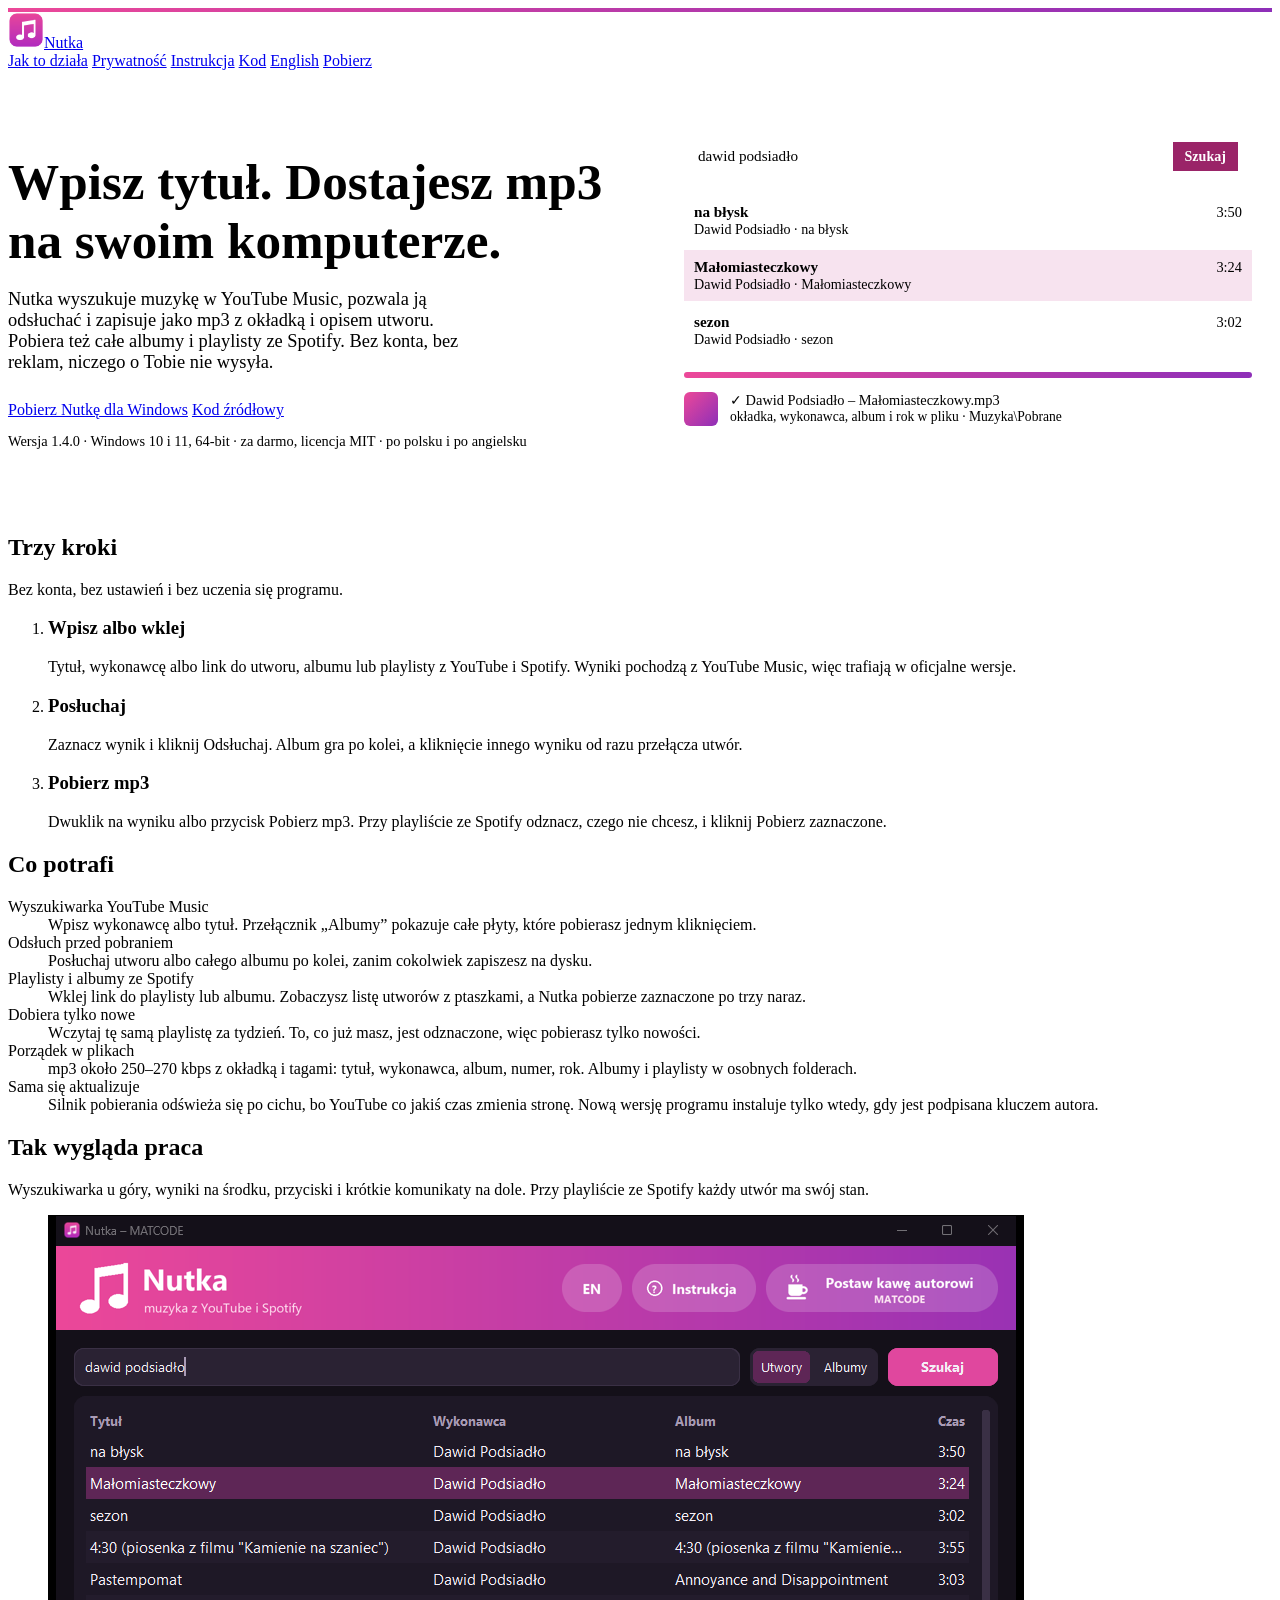
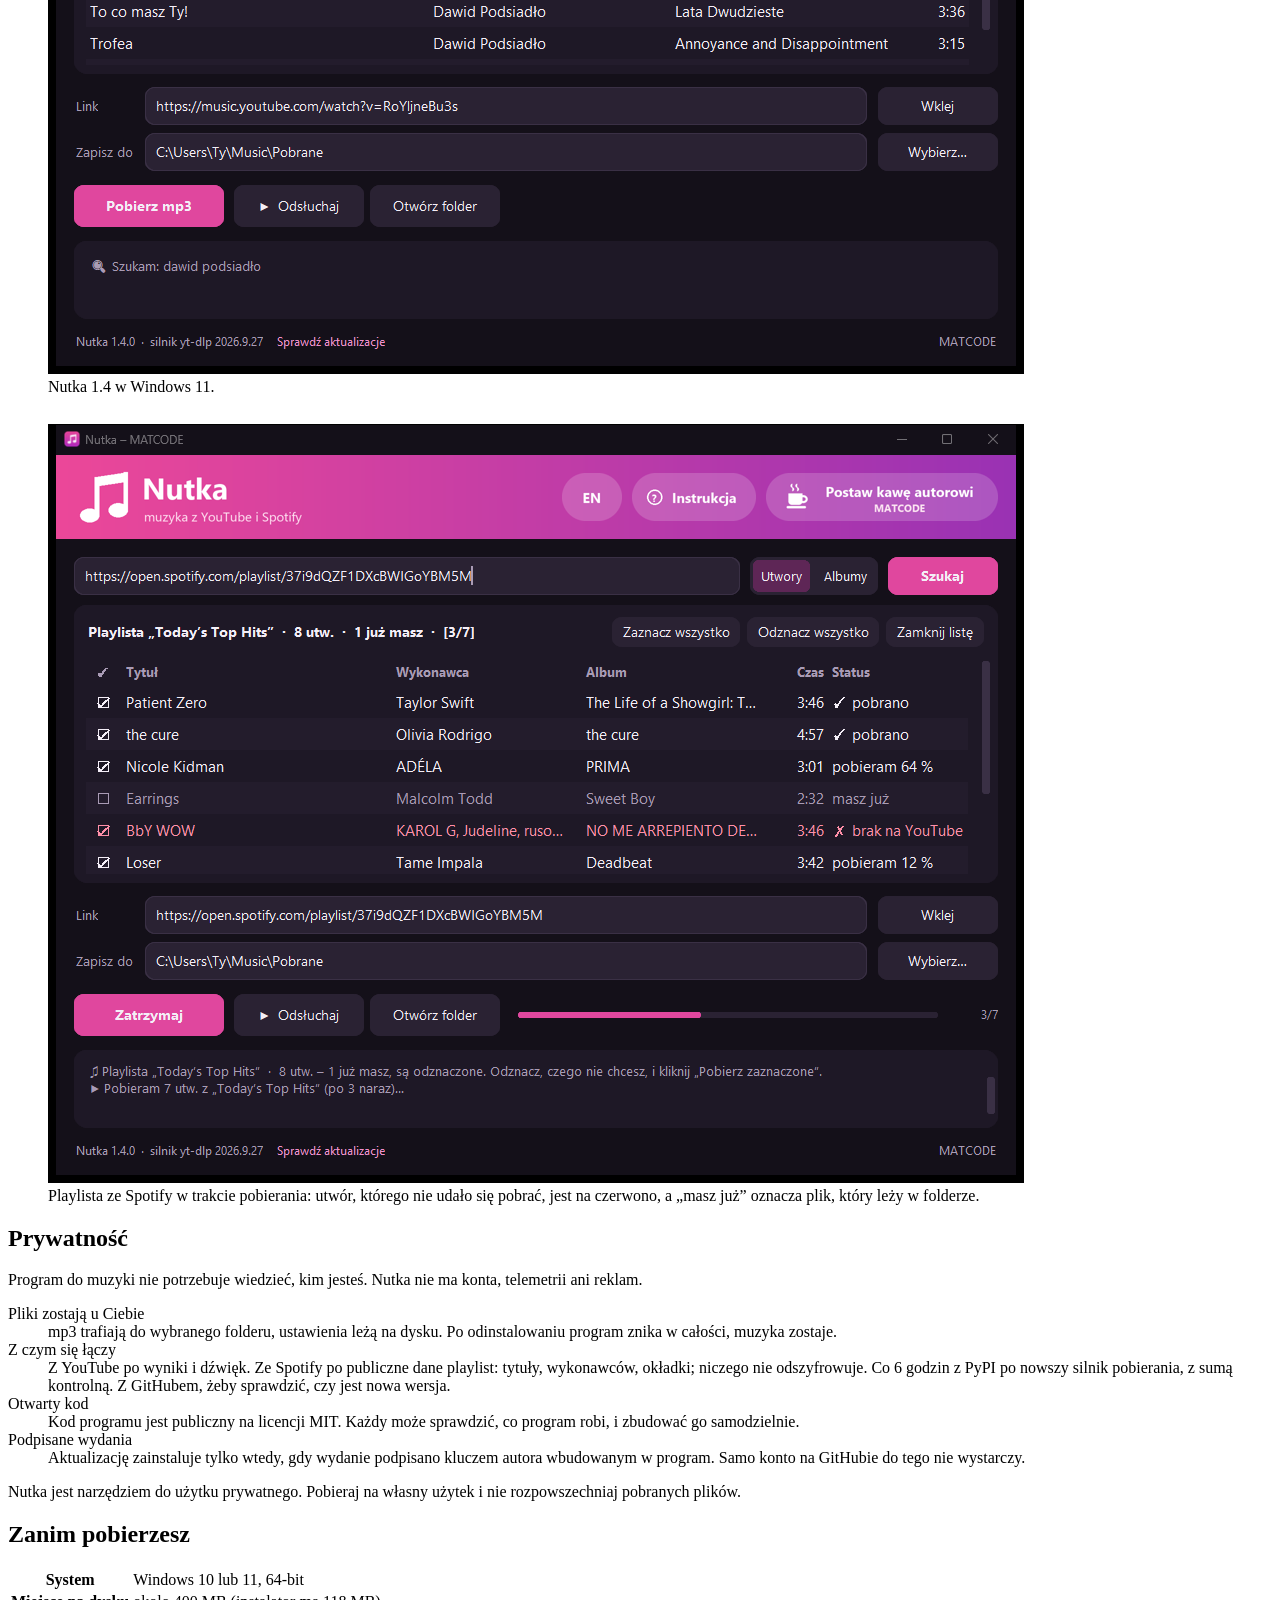
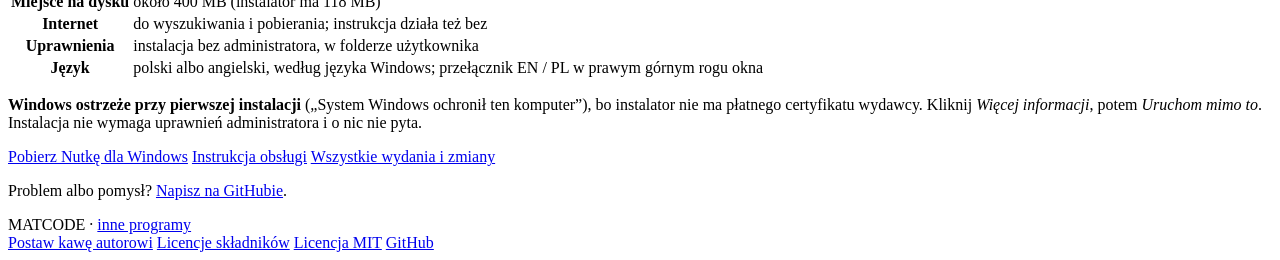
==== commit 5212ba92: "Nutka 1.4.0: angielski interfejs, instrukcja i strona po angielsku, instalator w dwóch językach - te" ====
--- a/docs/index.html
+++ b/docs/index.html
@@ -6,6 +6,9 @@
 <title>Nutka – mp3 z YouTube i Spotify</title>
 <meta name="description" content="Wpisz tytuł albo wklej link z YouTube lub Spotify i dostajesz mp3 z okładką na swoim komputerze. Program dla Windows, za darmo, z otwartym kodem.">
 <link rel="icon" href="favicon.ico">
+<link rel="alternate" hreflang="pl" href="https://matmiccode.github.io/nutka/">
+<link rel="alternate" hreflang="en" href="https://matmiccode.github.io/nutka/en/">
+<link rel="alternate" hreflang="x-default" href="https://matmiccode.github.io/nutka/">
 <meta property="og:title" content="Nutka – mp3 z YouTube i Spotify">
 <meta property="og:description" content="Wpisz tytuł albo wklej link z YouTube lub Spotify i dostajesz mp3 z okładką na swoim komputerze. Za darmo, z otwartym kodem.">
 <meta property="og:image" content="https://matmiccode.github.io/nutka/img/okno.png">
@@ -26,6 +29,7 @@
     <a href="#prywatnosc" class="ukryj-mobile">Prywatność</a>
     <a href="instrukcja.html">Instrukcja</a>
     <a href="https://github.com/matmiccode/nutka" class="ukryj-mobile">Kod</a>
+    <a href="en/" class="ukryj-mobile" lang="en">English</a>
     <a class="btn btn-primary btn-sm" href="https://github.com/matmiccode/nutka/releases/latest" data-pobierz>Pobierz</a>
   </nav>
 </header>
@@ -40,7 +44,7 @@
       <a class="btn btn-primary" href="https://github.com/matmiccode/nutka/releases/latest" data-pobierz>Pobierz Nutkę dla Windows</a>
       <a class="btn btn-quiet" href="https://github.com/matmiccode/nutka">Kod źródłowy</a>
     </div>
-    <p class="drobne"><span data-wersja>Wersja 1.3.0</span> · Windows 10 i&nbsp;11, 64-bit · za darmo, licencja MIT</p>
+    <p class="drobne"><span data-wersja>Wersja 1.4.0</span> · Windows 10 i&nbsp;11, 64-bit · za darmo, licencja MIT · po polsku i&nbsp;po angielsku</p>
   </div>
 
   <div class="demo" aria-label="Przykład: wpisany wykonawca, wyniki wyszukiwania i pobrany plik mp3">
@@ -126,7 +130,7 @@
     </div>
     <figure>
       <img src="img/okno.png" alt="Okno Nutki: wyniki wyszukiwania utworów Dawida Podsiadły, jeden zaznaczony, pod spodem pola Link i Zapisz do oraz przyciski Pobierz mp3 i Odsłuchaj" width="976" height="759">
-      <figcaption>Nutka 1.3 w&nbsp;Windows 11.</figcaption>
+      <figcaption>Nutka 1.4 w&nbsp;Windows 11.</figcaption>
     </figure>
     <figure>
       <img src="img/playlista.png" alt="Nutka z wczytaną playlistą Spotify: lista utworów z ptaszkami i stanem pobierania przy każdym, przycisk Zatrzymaj i pasek postępu" width="976" height="759">
@@ -173,6 +177,7 @@
       <tr><th>Miejsce na dysku</th><td>około 400 MB (instalator ma 118 MB)</td></tr>
       <tr><th>Internet</th><td>do wyszukiwania i&nbsp;pobierania; instrukcja działa też bez</td></tr>
       <tr><th>Uprawnienia</th><td>instalacja bez administratora, w&nbsp;folderze użytkownika</td></tr>
+      <tr><th>Język</th><td>polski albo angielski, według języka Windows; przełącznik EN / PL w&nbsp;prawym górnym rogu okna</td></tr>
     </table>
     <div class="uwaga odstep">
       <p><strong>Windows ostrzeże przy pierwszej instalacji</strong> („System Windows ochronił ten komputer”), bo instalator nie ma płatnego certyfikatu wydawcy. Kliknij <em>Więcej informacji</em>, potem <em>Uruchom mimo to</em>. Instalacja nie wymaga uprawnień administratora i&nbsp;o&nbsp;nic nie pyta.</p>
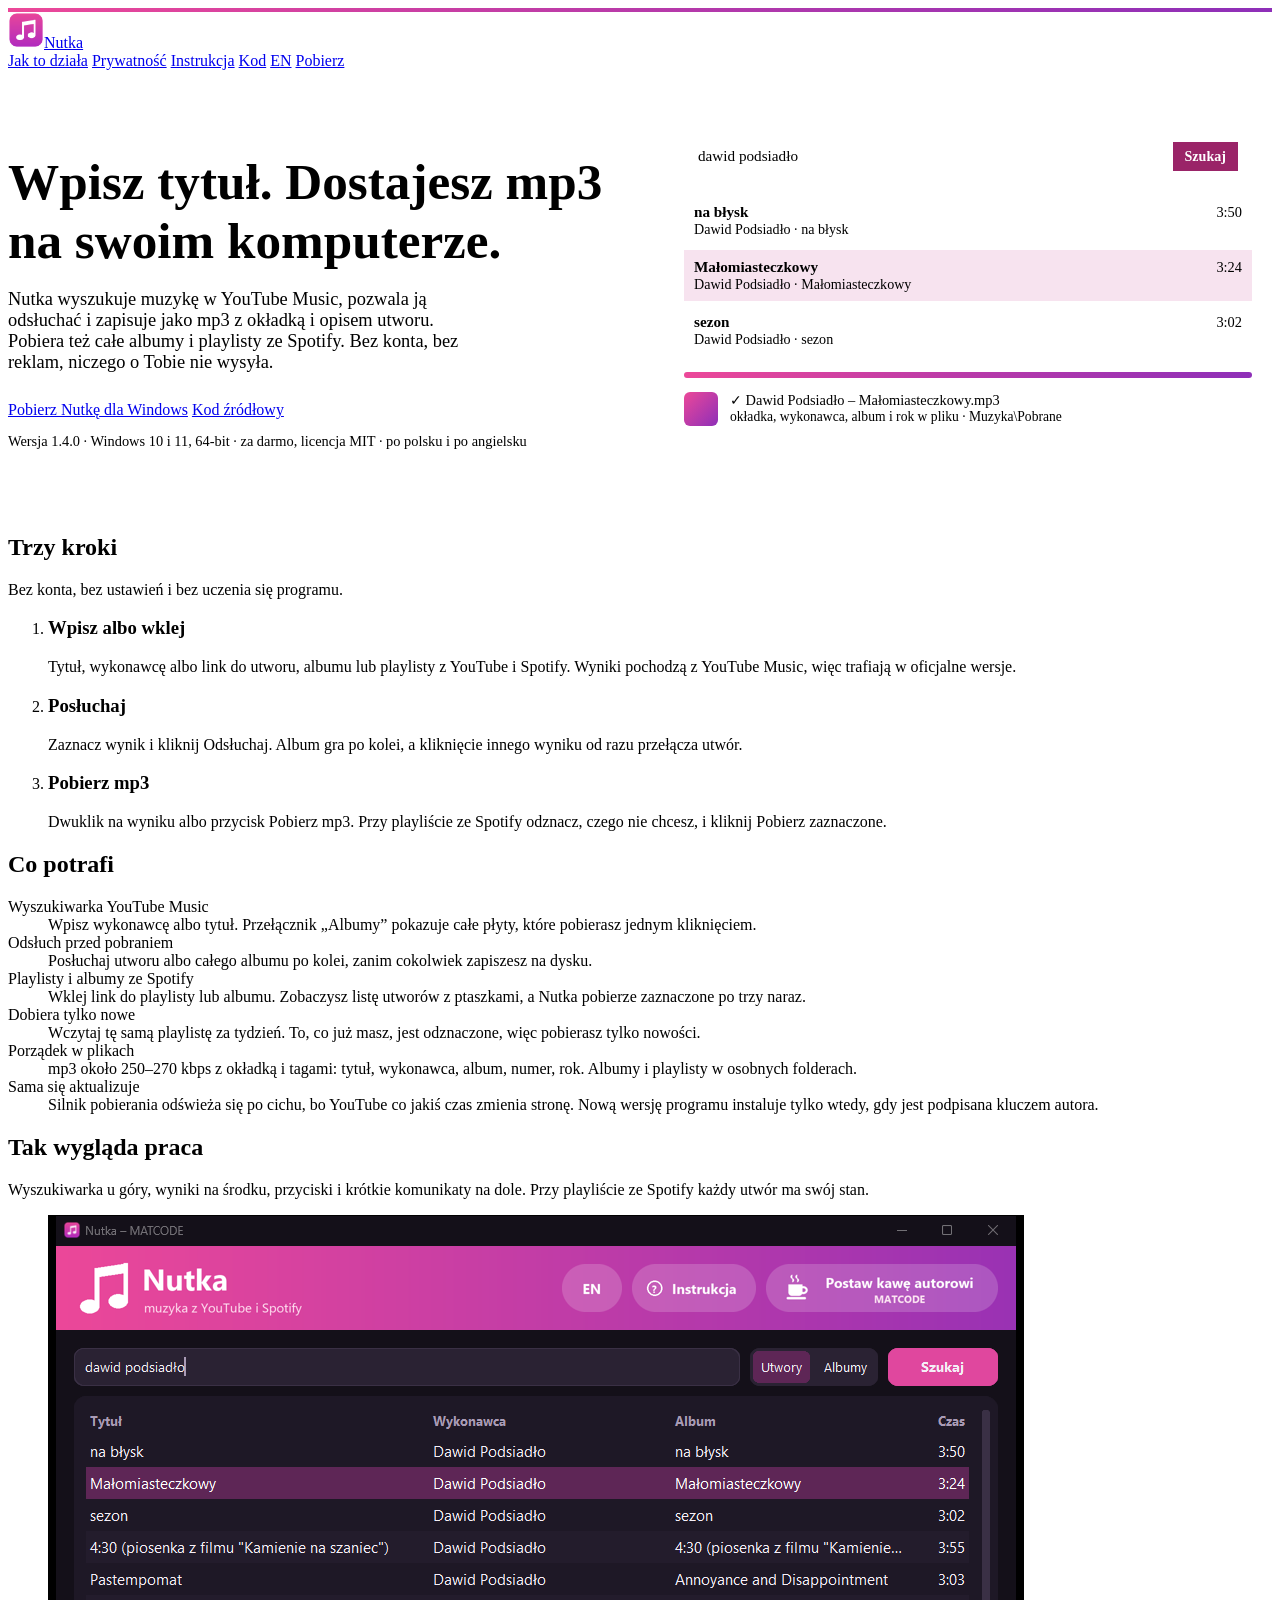
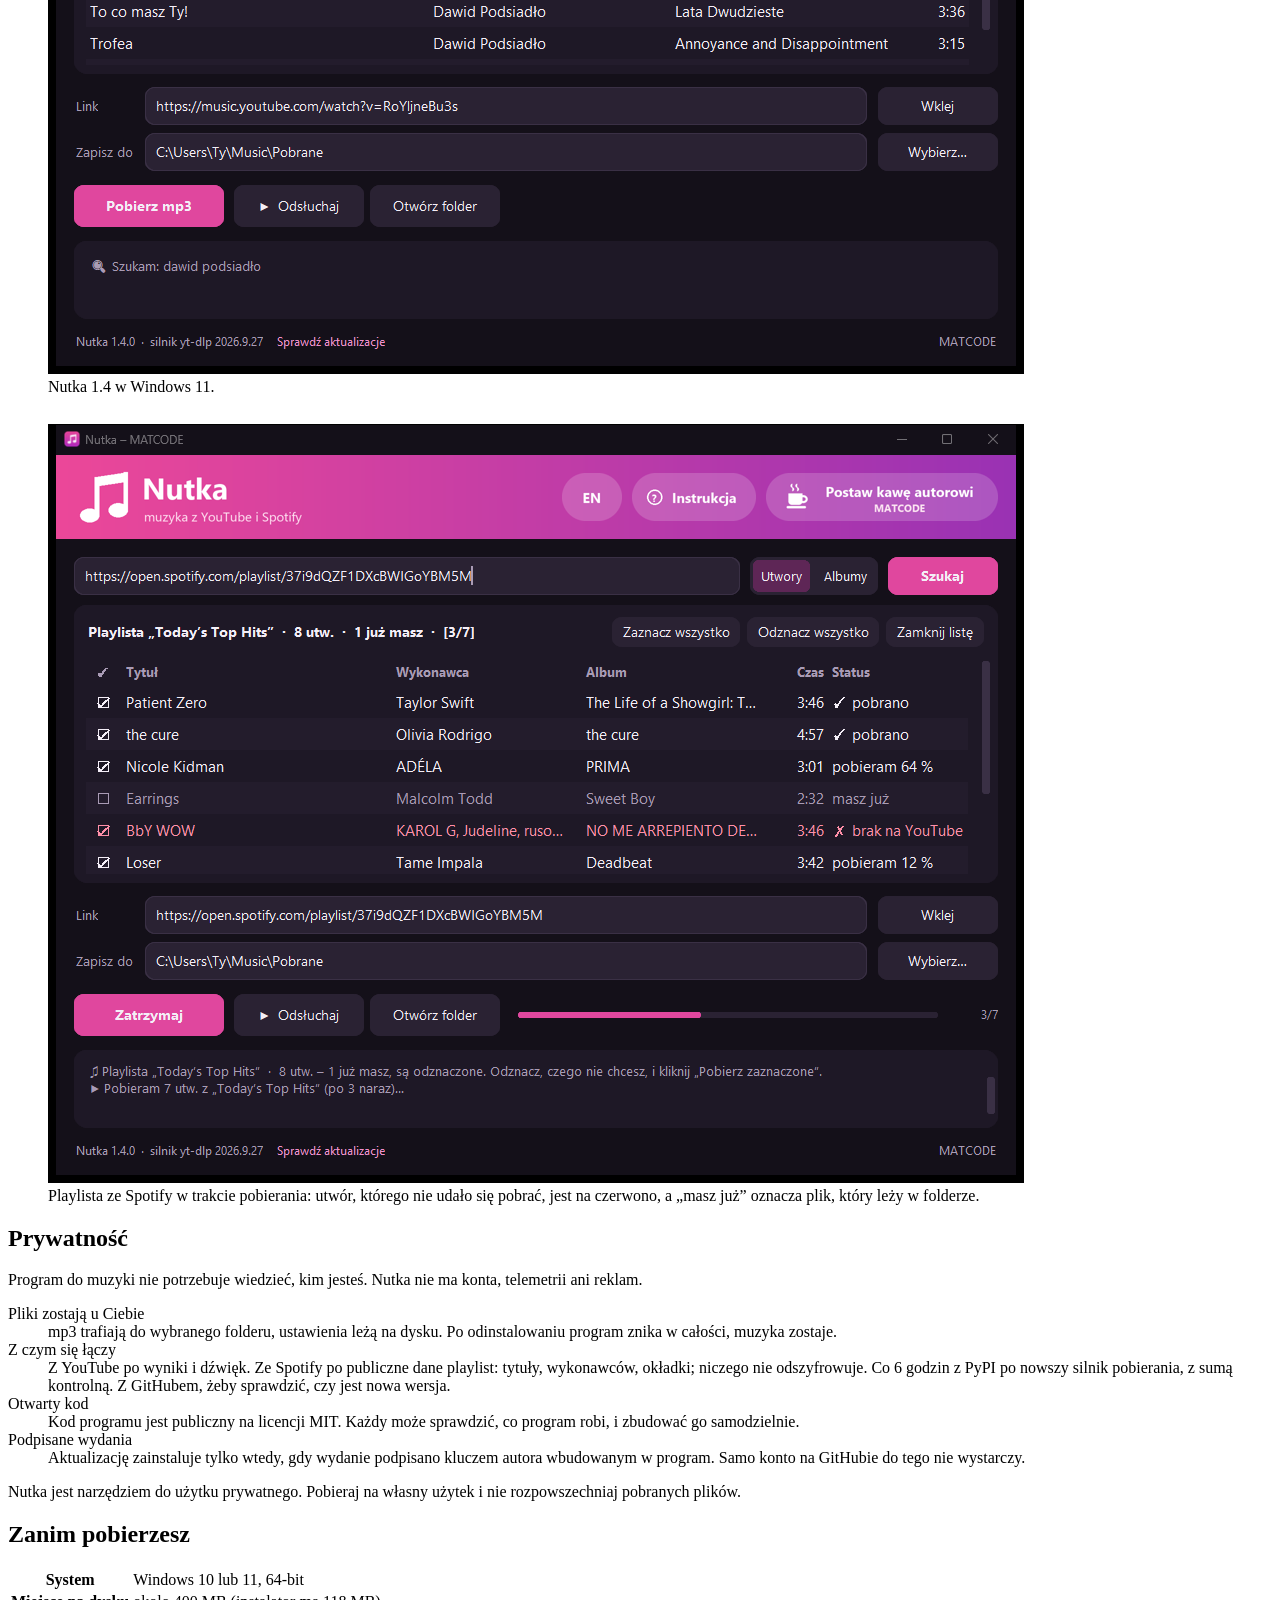
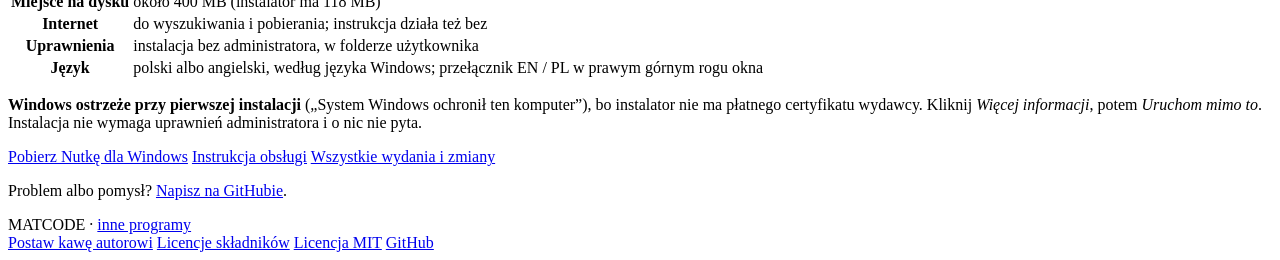
==== commit ca083b6f: "Strony: pigułka języka EN/PL w nagłówku zamiast odnośnika tekstowego (rama .jezyk) Co-Authored-By: C" ====
--- a/docs/index.html
+++ b/docs/index.html
@@ -29,7 +29,7 @@
     <a href="#prywatnosc" class="ukryj-mobile">Prywatność</a>
     <a href="instrukcja.html">Instrukcja</a>
     <a href="https://github.com/matmiccode/nutka" class="ukryj-mobile">Kod</a>
-    <a href="en/" class="ukryj-mobile" lang="en">English</a>
+    <a class="jezyk" href="en/" lang="en" hreflang="en" title="English version">EN</a>
     <a class="btn btn-primary btn-sm" href="https://github.com/matmiccode/nutka/releases/latest" data-pobierz>Pobierz</a>
   </nav>
 </header>
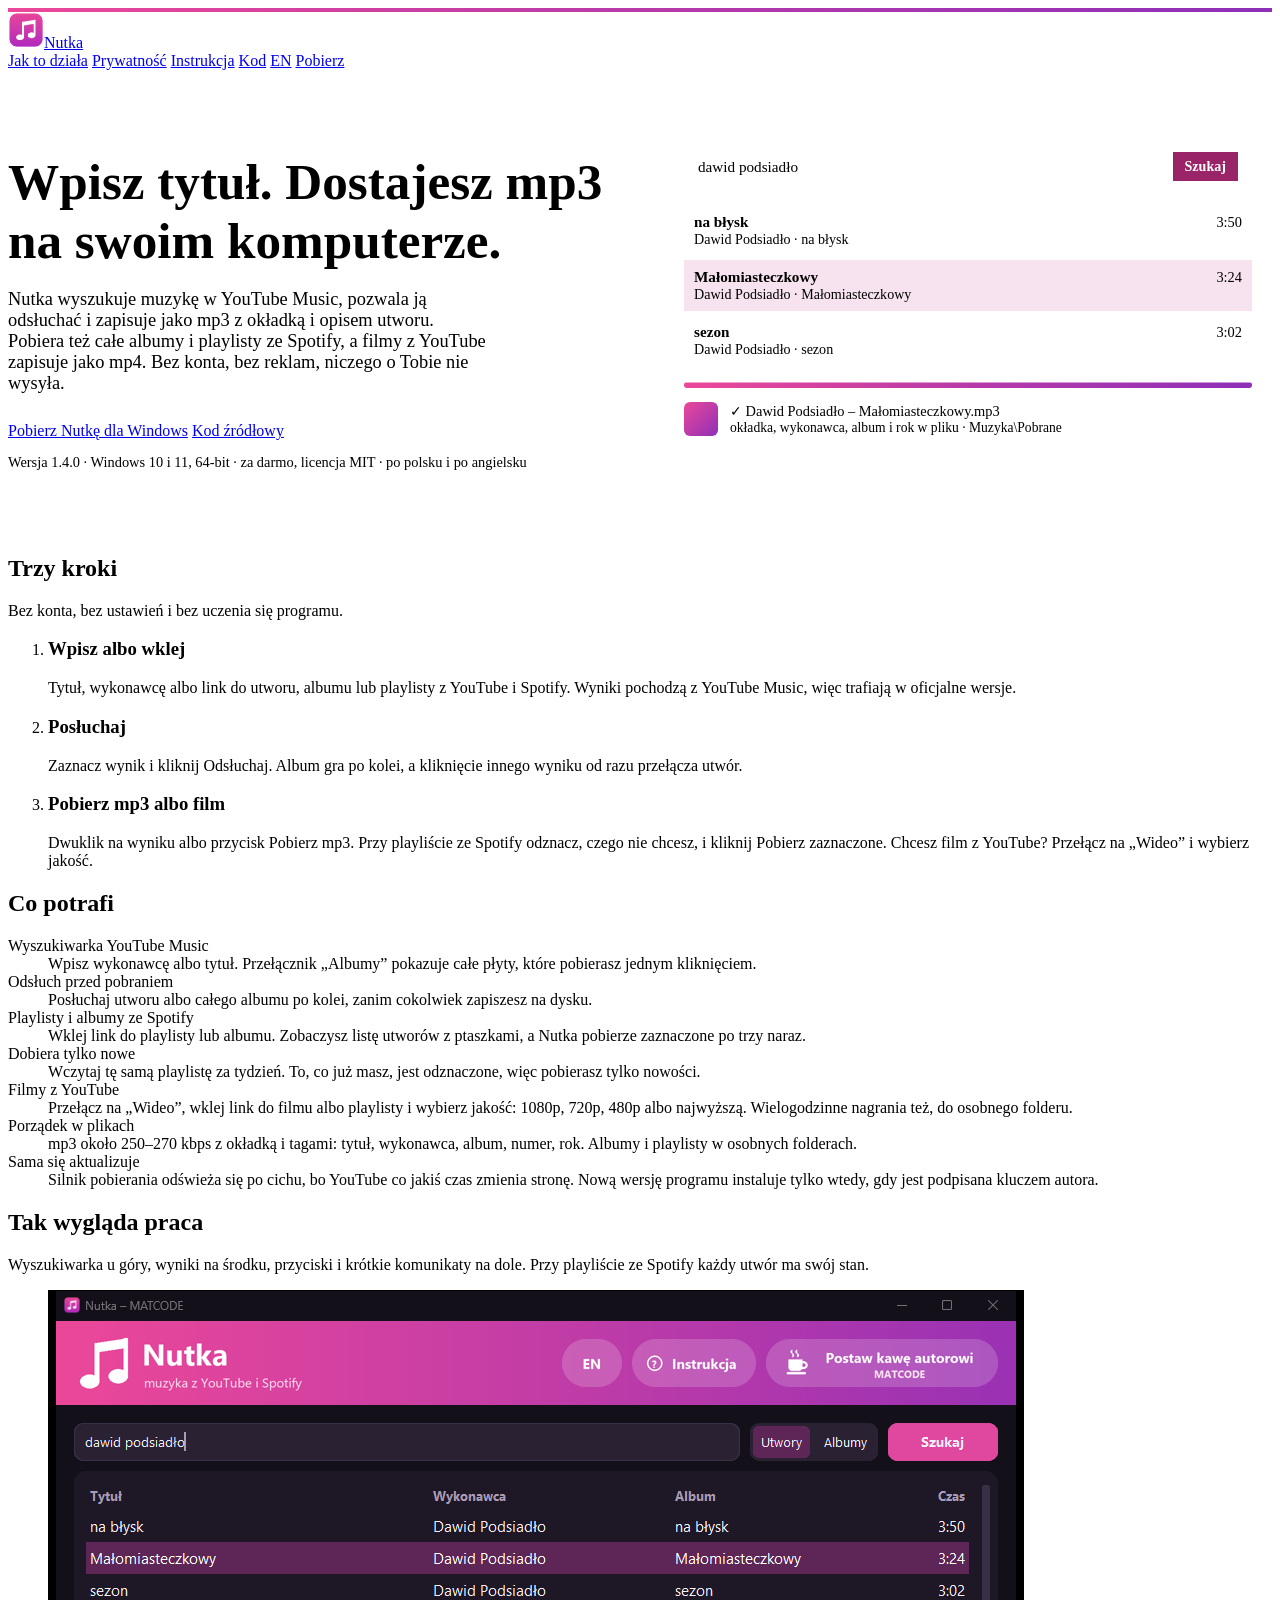
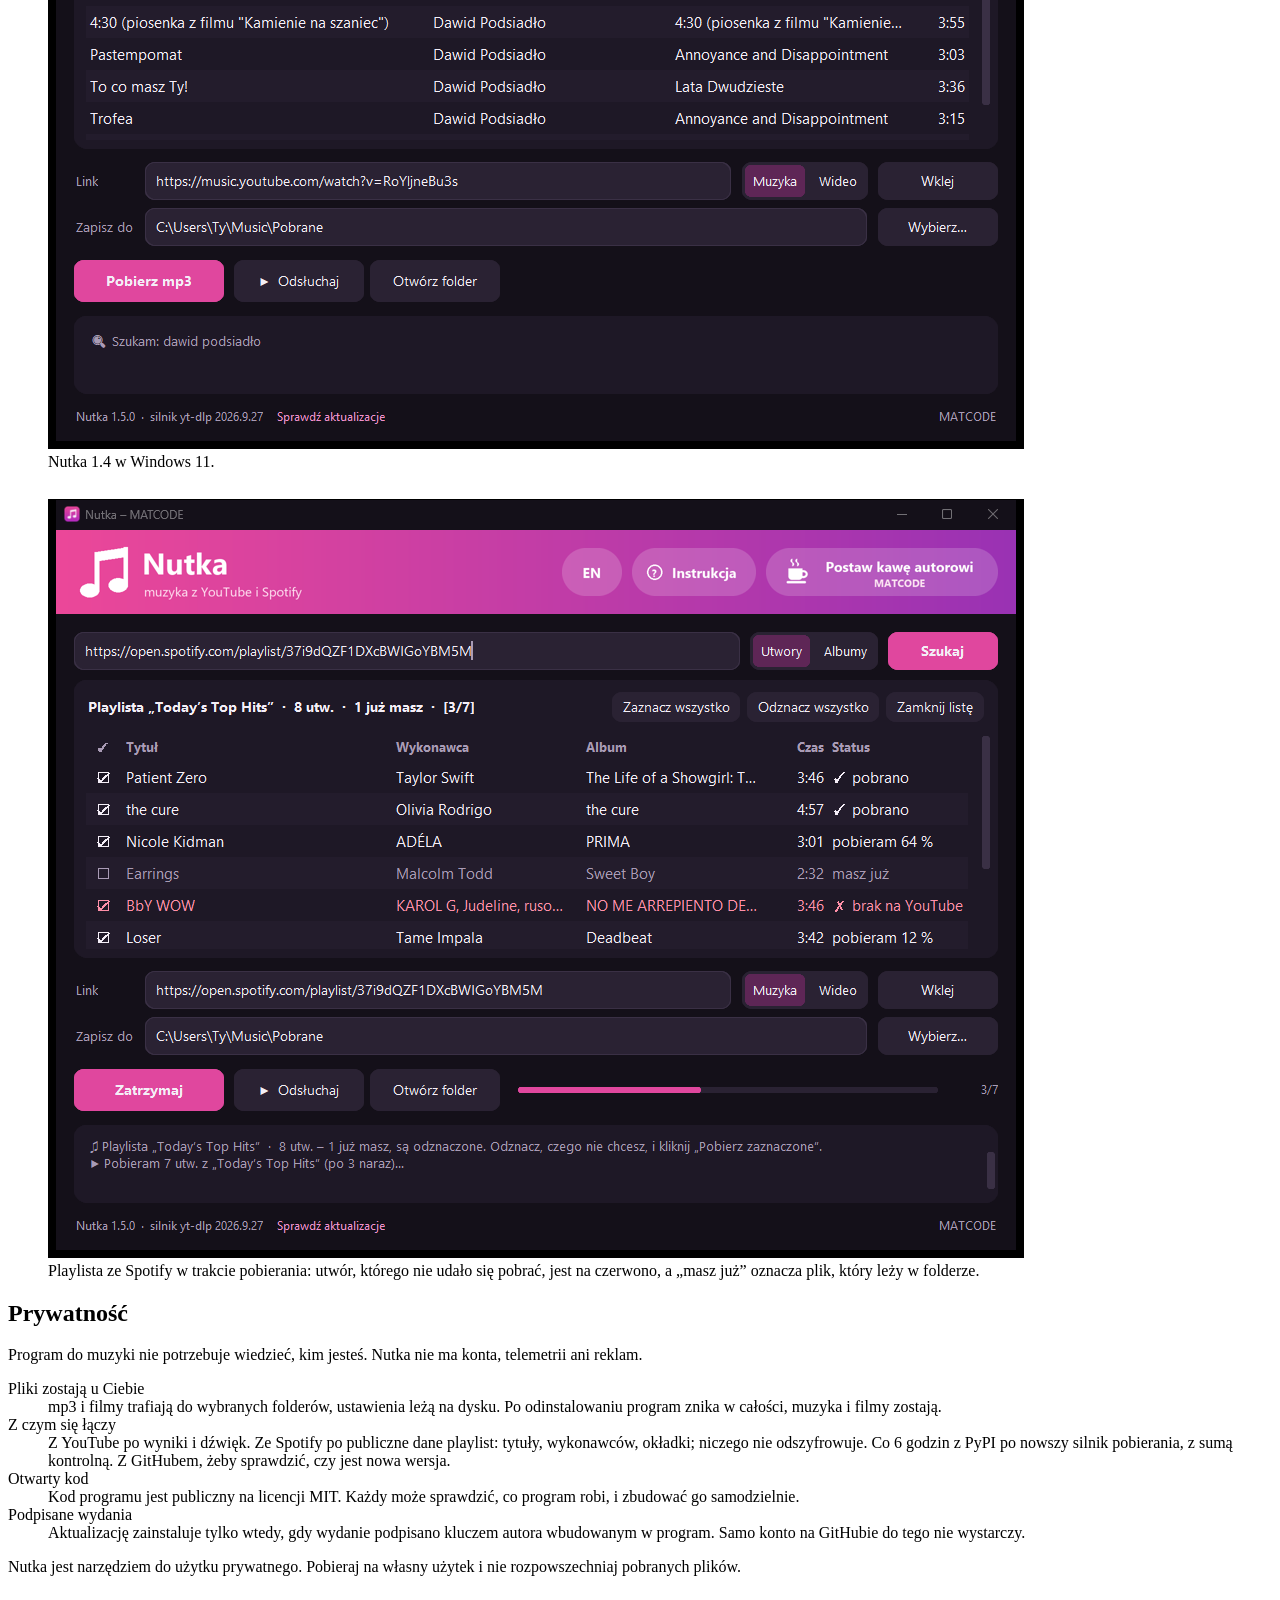
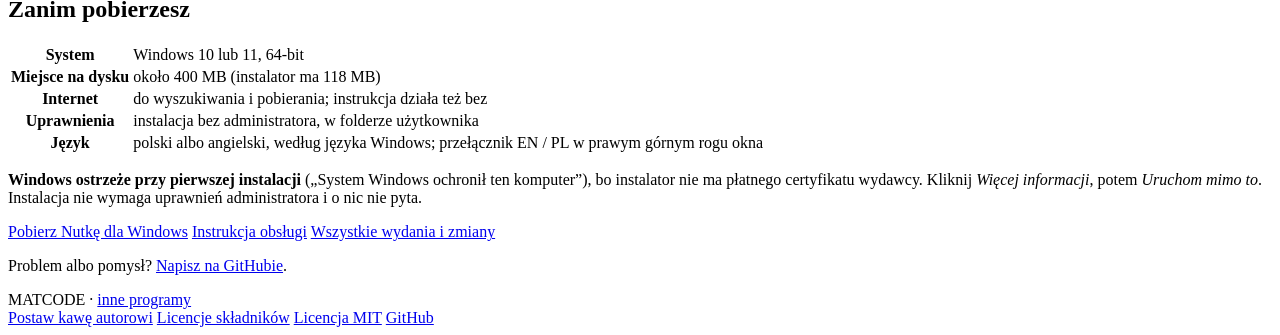
==== commit c0a5ec77: "Nutka 1.5.0: pobieranie filmów z YouTube (mp4) z wyborem jakości i osobnym folderem - przełącznik Mu" ====
--- a/docs/index.html
+++ b/docs/index.html
@@ -3,14 +3,14 @@
 <head>
 <meta charset="utf-8">
 <meta name="viewport" content="width=device-width, initial-scale=1">
-<title>Nutka – mp3 z YouTube i Spotify</title>
-<meta name="description" content="Wpisz tytuł albo wklej link z YouTube lub Spotify i dostajesz mp3 z okładką na swoim komputerze. Program dla Windows, za darmo, z otwartym kodem.">
+<title>Nutka – mp3 i filmy z YouTube, playlisty ze Spotify</title>
+<meta name="description" content="Wpisz tytuł albo wklej link z YouTube lub Spotify i dostajesz mp3 z okładką na swoim komputerze. Filmy z YouTube zapisuje jako mp4. Program dla Windows, za darmo, z otwartym kodem.">
 <link rel="icon" href="favicon.ico">
 <link rel="alternate" hreflang="pl" href="https://matmiccode.github.io/nutka/">
 <link rel="alternate" hreflang="en" href="https://matmiccode.github.io/nutka/en/">
 <link rel="alternate" hreflang="x-default" href="https://matmiccode.github.io/nutka/">
-<meta property="og:title" content="Nutka – mp3 z YouTube i Spotify">
-<meta property="og:description" content="Wpisz tytuł albo wklej link z YouTube lub Spotify i dostajesz mp3 z okładką na swoim komputerze. Za darmo, z otwartym kodem.">
+<meta property="og:title" content="Nutka – mp3 i filmy z YouTube, playlisty ze Spotify">
+<meta property="og:description" content="Wpisz tytuł albo wklej link z YouTube lub Spotify i dostajesz mp3 z okładką na swoim komputerze. Filmy z YouTube zapisuje jako mp4. Za darmo, z otwartym kodem.">
 <meta property="og:image" content="https://matmiccode.github.io/nutka/img/okno.png">
 <meta property="og:type" content="website">
 <link rel="preconnect" href="https://fonts.googleapis.com">
@@ -39,7 +39,7 @@
 <section class="wrap hero">
   <div>
     <h1>Wpisz tytuł. Dostajesz mp3 na swoim komputerze.</h1>
-    <p class="lead">Nutka wyszukuje muzykę w&nbsp;YouTube Music, pozwala ją odsłuchać i&nbsp;zapisuje jako mp3 z&nbsp;okładką i&nbsp;opisem utworu. Pobiera też całe albumy i&nbsp;playlisty ze Spotify. Bez konta, bez reklam, niczego o&nbsp;Tobie nie wysyła.</p>
+    <p class="lead">Nutka wyszukuje muzykę w&nbsp;YouTube Music, pozwala ją odsłuchać i&nbsp;zapisuje jako mp3 z&nbsp;okładką i&nbsp;opisem utworu. Pobiera też całe albumy i&nbsp;playlisty ze Spotify, a&nbsp;filmy z&nbsp;YouTube zapisuje jako mp4. Bez konta, bez reklam, niczego o&nbsp;Tobie nie wysyła.</p>
     <div class="cta">
       <a class="btn btn-primary" href="https://github.com/matmiccode/nutka/releases/latest" data-pobierz>Pobierz Nutkę dla Windows</a>
       <a class="btn btn-quiet" href="https://github.com/matmiccode/nutka">Kod źródłowy</a>
@@ -81,8 +81,8 @@
         <p>Zaznacz wynik i&nbsp;kliknij Odsłuchaj. Album gra po kolei, a&nbsp;kliknięcie innego wyniku od razu przełącza utwór.</p>
       </li>
       <li>
-        <h3>Pobierz mp3</h3>
-        <p>Dwuklik na wyniku albo przycisk Pobierz mp3. Przy playliście ze Spotify odznacz, czego nie chcesz, i&nbsp;kliknij Pobierz zaznaczone.</p>
+        <h3>Pobierz mp3 albo film</h3>
+        <p>Dwuklik na wyniku albo przycisk Pobierz mp3. Przy playliście ze Spotify odznacz, czego nie chcesz, i&nbsp;kliknij Pobierz zaznaczone. Chcesz film z&nbsp;YouTube? Przełącz na „Wideo” i&nbsp;wybierz jakość.</p>
       </li>
     </ol>
   </div>
@@ -109,6 +109,10 @@
       <div>
         <dt>Dobiera tylko nowe</dt>
         <dd>Wczytaj tę samą playlistę za tydzień. To, co już masz, jest odznaczone, więc pobierasz tylko nowości.</dd>
+      </div>
+      <div>
+        <dt>Filmy z&nbsp;YouTube</dt>
+        <dd>Przełącz na „Wideo”, wklej link do filmu albo playlisty i&nbsp;wybierz jakość: 1080p, 720p, 480p albo najwyższą. Wielogodzinne nagrania też, do osobnego folderu.</dd>
       </div>
       <div>
         <dt>Porządek w&nbsp;plikach</dt>
@@ -148,7 +152,7 @@
     <dl class="cechy">
       <div>
         <dt>Pliki zostają u&nbsp;Ciebie</dt>
-        <dd>mp3 trafiają do wybranego folderu, ustawienia leżą na dysku. Po odinstalowaniu program znika w&nbsp;całości, muzyka zostaje.</dd>
+        <dd>mp3 i&nbsp;filmy trafiają do wybranych folderów, ustawienia leżą na dysku. Po odinstalowaniu program znika w&nbsp;całości, muzyka i&nbsp;filmy zostają.</dd>
       </div>
       <div>
         <dt>Z&nbsp;czym się łączy</dt>
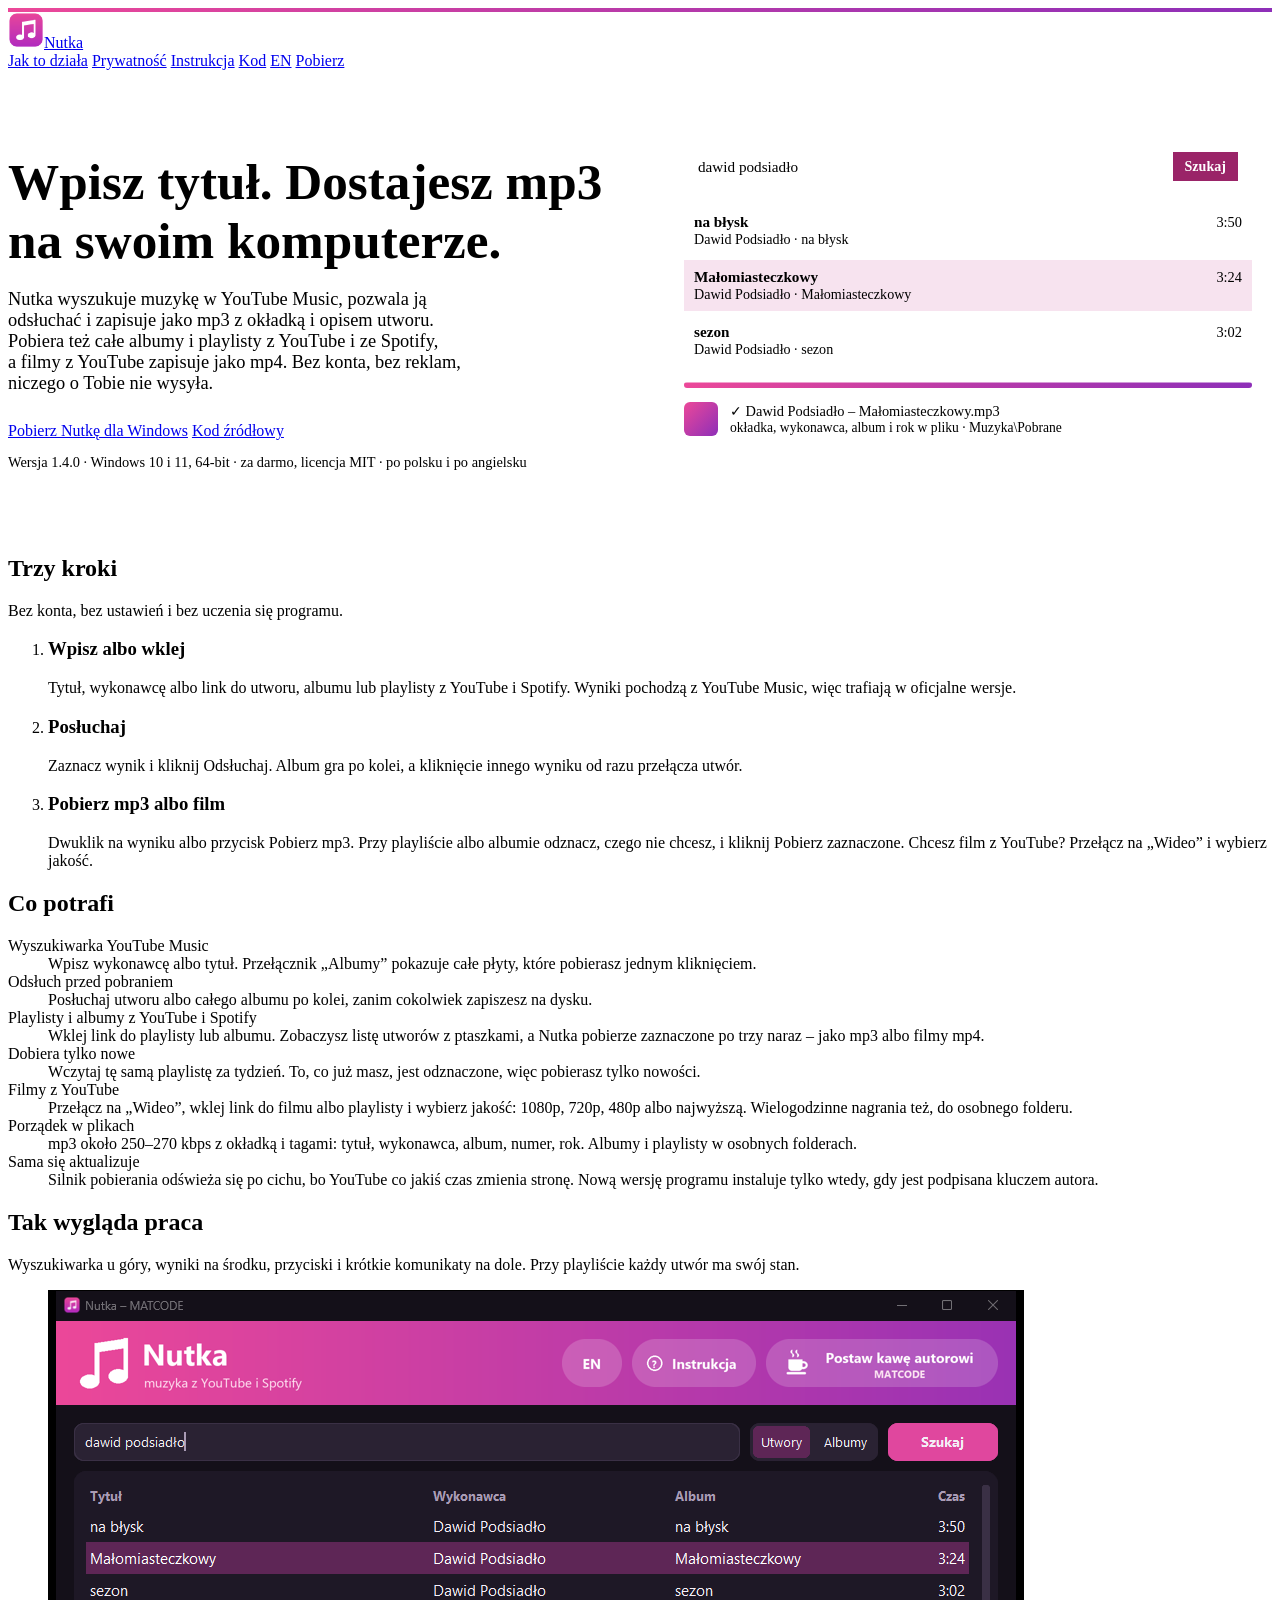
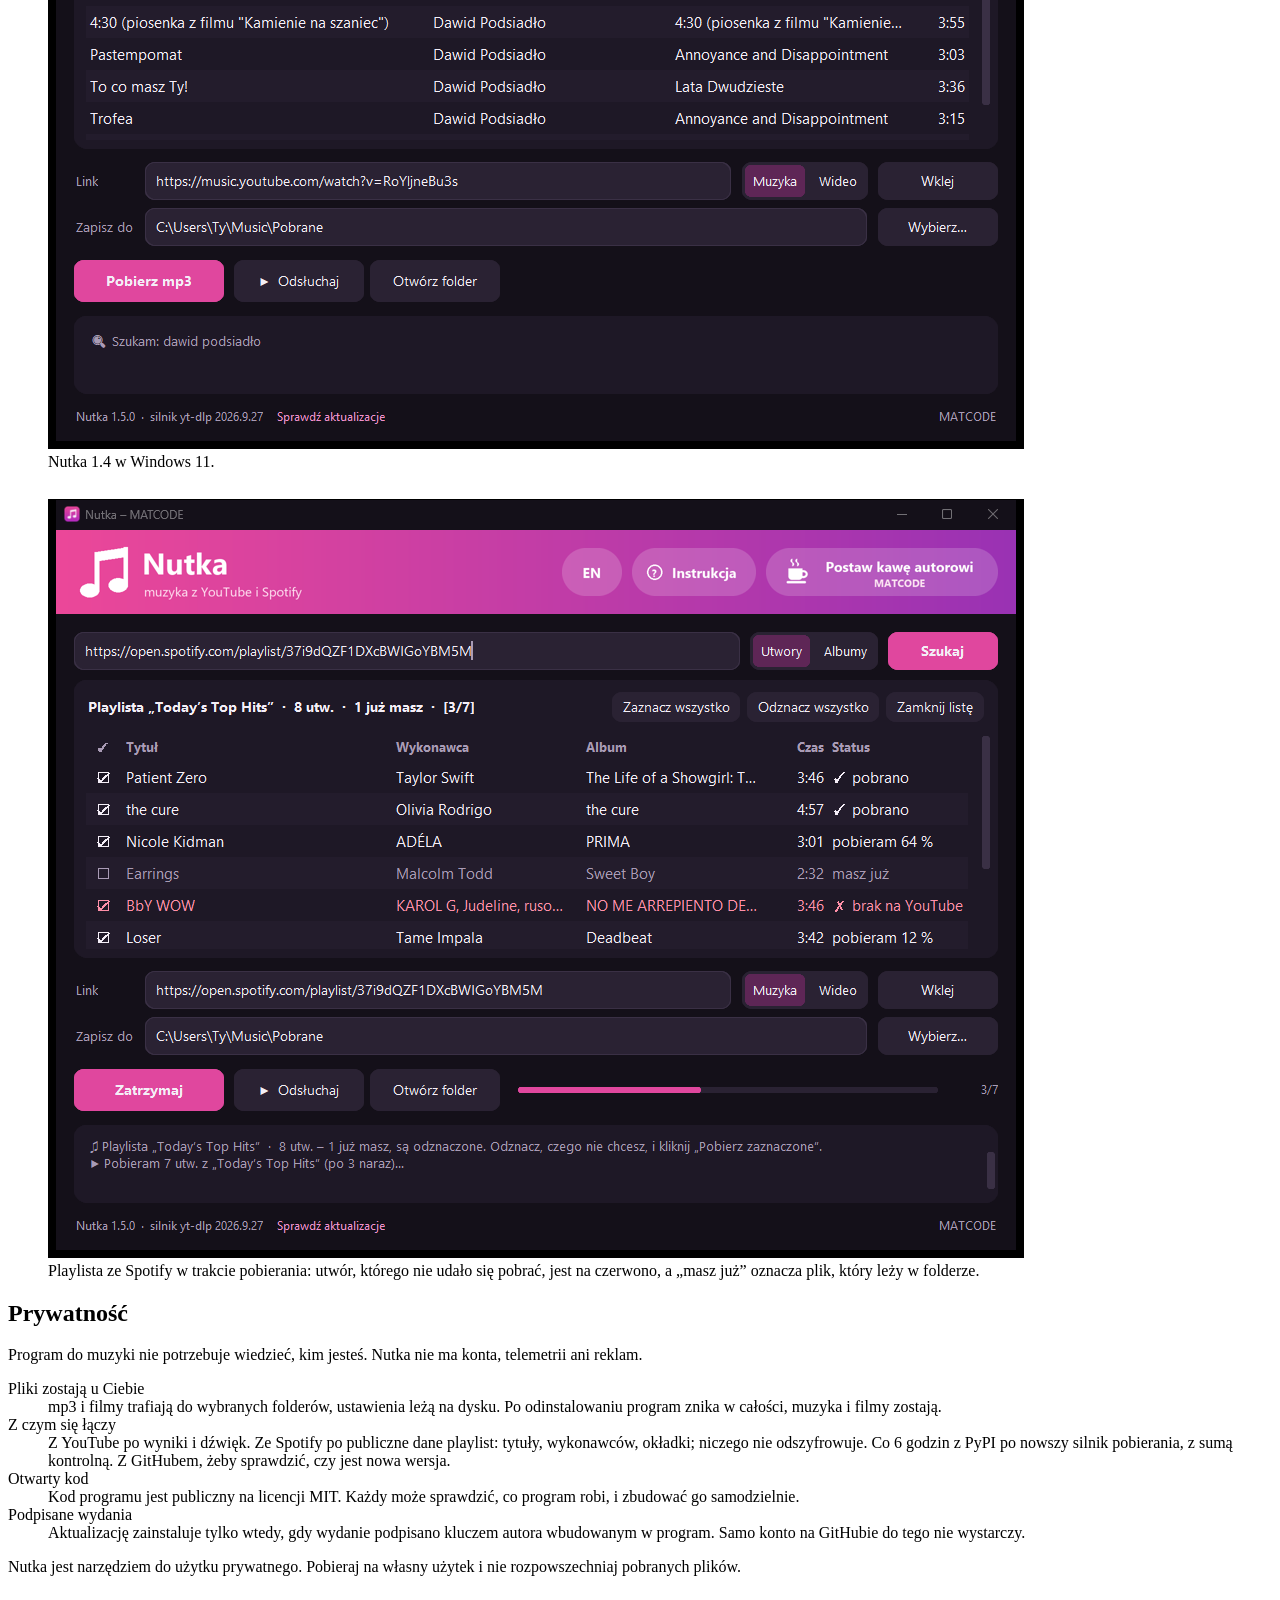
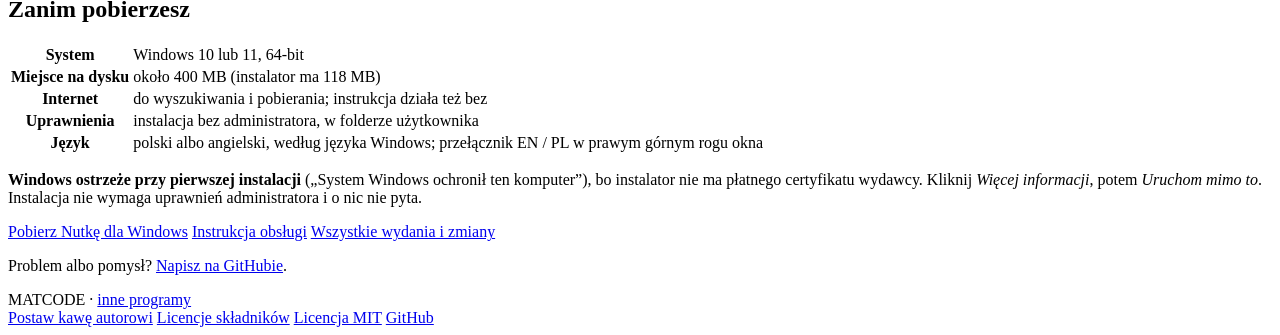
==== commit aba853dc: "Nutka 1.6.0: playlisty i albumy z YouTube w trybie listy (mp3 albo mp4 wg przełącznika) youtube_list" ====
--- a/docs/index.html
+++ b/docs/index.html
@@ -39,7 +39,7 @@
 <section class="wrap hero">
   <div>
     <h1>Wpisz tytuł. Dostajesz mp3 na swoim komputerze.</h1>
-    <p class="lead">Nutka wyszukuje muzykę w&nbsp;YouTube Music, pozwala ją odsłuchać i&nbsp;zapisuje jako mp3 z&nbsp;okładką i&nbsp;opisem utworu. Pobiera też całe albumy i&nbsp;playlisty ze Spotify, a&nbsp;filmy z&nbsp;YouTube zapisuje jako mp4. Bez konta, bez reklam, niczego o&nbsp;Tobie nie wysyła.</p>
+    <p class="lead">Nutka wyszukuje muzykę w&nbsp;YouTube Music, pozwala ją odsłuchać i&nbsp;zapisuje jako mp3 z&nbsp;okładką i&nbsp;opisem utworu. Pobiera też całe albumy i&nbsp;playlisty z&nbsp;YouTube i&nbsp;ze Spotify, a&nbsp;filmy z&nbsp;YouTube zapisuje jako mp4. Bez konta, bez reklam, niczego o&nbsp;Tobie nie wysyła.</p>
     <div class="cta">
       <a class="btn btn-primary" href="https://github.com/matmiccode/nutka/releases/latest" data-pobierz>Pobierz Nutkę dla Windows</a>
       <a class="btn btn-quiet" href="https://github.com/matmiccode/nutka">Kod źródłowy</a>
@@ -82,7 +82,7 @@
       </li>
       <li>
         <h3>Pobierz mp3 albo film</h3>
-        <p>Dwuklik na wyniku albo przycisk Pobierz mp3. Przy playliście ze Spotify odznacz, czego nie chcesz, i&nbsp;kliknij Pobierz zaznaczone. Chcesz film z&nbsp;YouTube? Przełącz na „Wideo” i&nbsp;wybierz jakość.</p>
+        <p>Dwuklik na wyniku albo przycisk Pobierz mp3. Przy playliście albo albumie odznacz, czego nie chcesz, i&nbsp;kliknij Pobierz zaznaczone. Chcesz film z&nbsp;YouTube? Przełącz na „Wideo” i&nbsp;wybierz jakość.</p>
       </li>
     </ol>
   </div>
@@ -103,8 +103,8 @@
         <dd>Posłuchaj utworu albo całego albumu po kolei, zanim cokolwiek zapiszesz na dysku.</dd>
       </div>
       <div>
-        <dt>Playlisty i&nbsp;albumy ze Spotify</dt>
-        <dd>Wklej link do playlisty lub albumu. Zobaczysz listę utworów z&nbsp;ptaszkami, a&nbsp;Nutka pobierze zaznaczone po trzy naraz.</dd>
+        <dt>Playlisty i&nbsp;albumy z&nbsp;YouTube i&nbsp;Spotify</dt>
+        <dd>Wklej link do playlisty lub albumu. Zobaczysz listę utworów z&nbsp;ptaszkami, a&nbsp;Nutka pobierze zaznaczone po trzy naraz – jako mp3 albo filmy mp4.</dd>
       </div>
       <div>
         <dt>Dobiera tylko nowe</dt>
@@ -130,7 +130,7 @@
   <div class="wrap">
     <div class="sekcja-naglowek">
       <h2>Tak wygląda praca</h2>
-      <p>Wyszukiwarka u&nbsp;góry, wyniki na środku, przyciski i&nbsp;krótkie komunikaty na dole. Przy playliście ze Spotify każdy utwór ma swój stan.</p>
+      <p>Wyszukiwarka u&nbsp;góry, wyniki na środku, przyciski i&nbsp;krótkie komunikaty na dole. Przy playliście każdy utwór ma swój stan.</p>
     </div>
     <figure>
       <img src="img/okno.png" alt="Okno Nutki: wyniki wyszukiwania utworów Dawida Podsiadły, jeden zaznaczony, pod spodem pola Link i Zapisz do oraz przyciski Pobierz mp3 i Odsłuchaj" width="976" height="759">
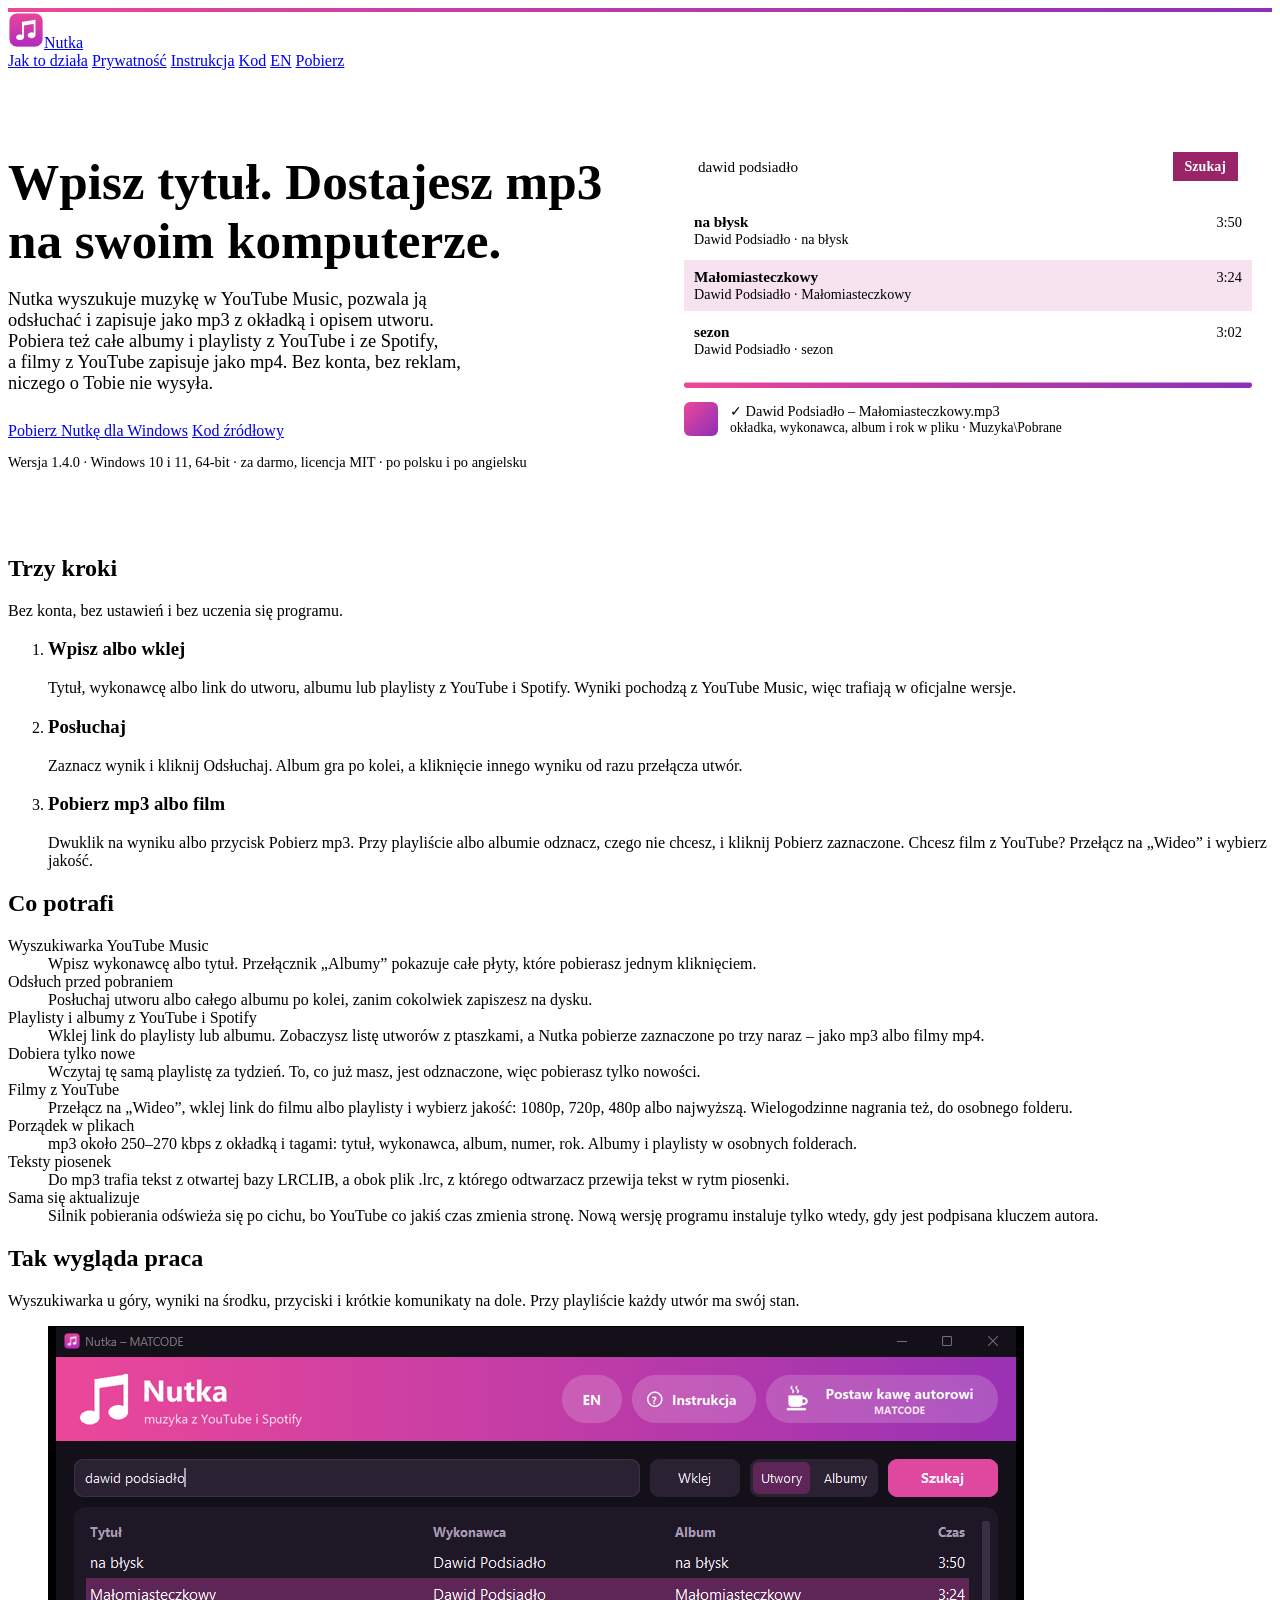
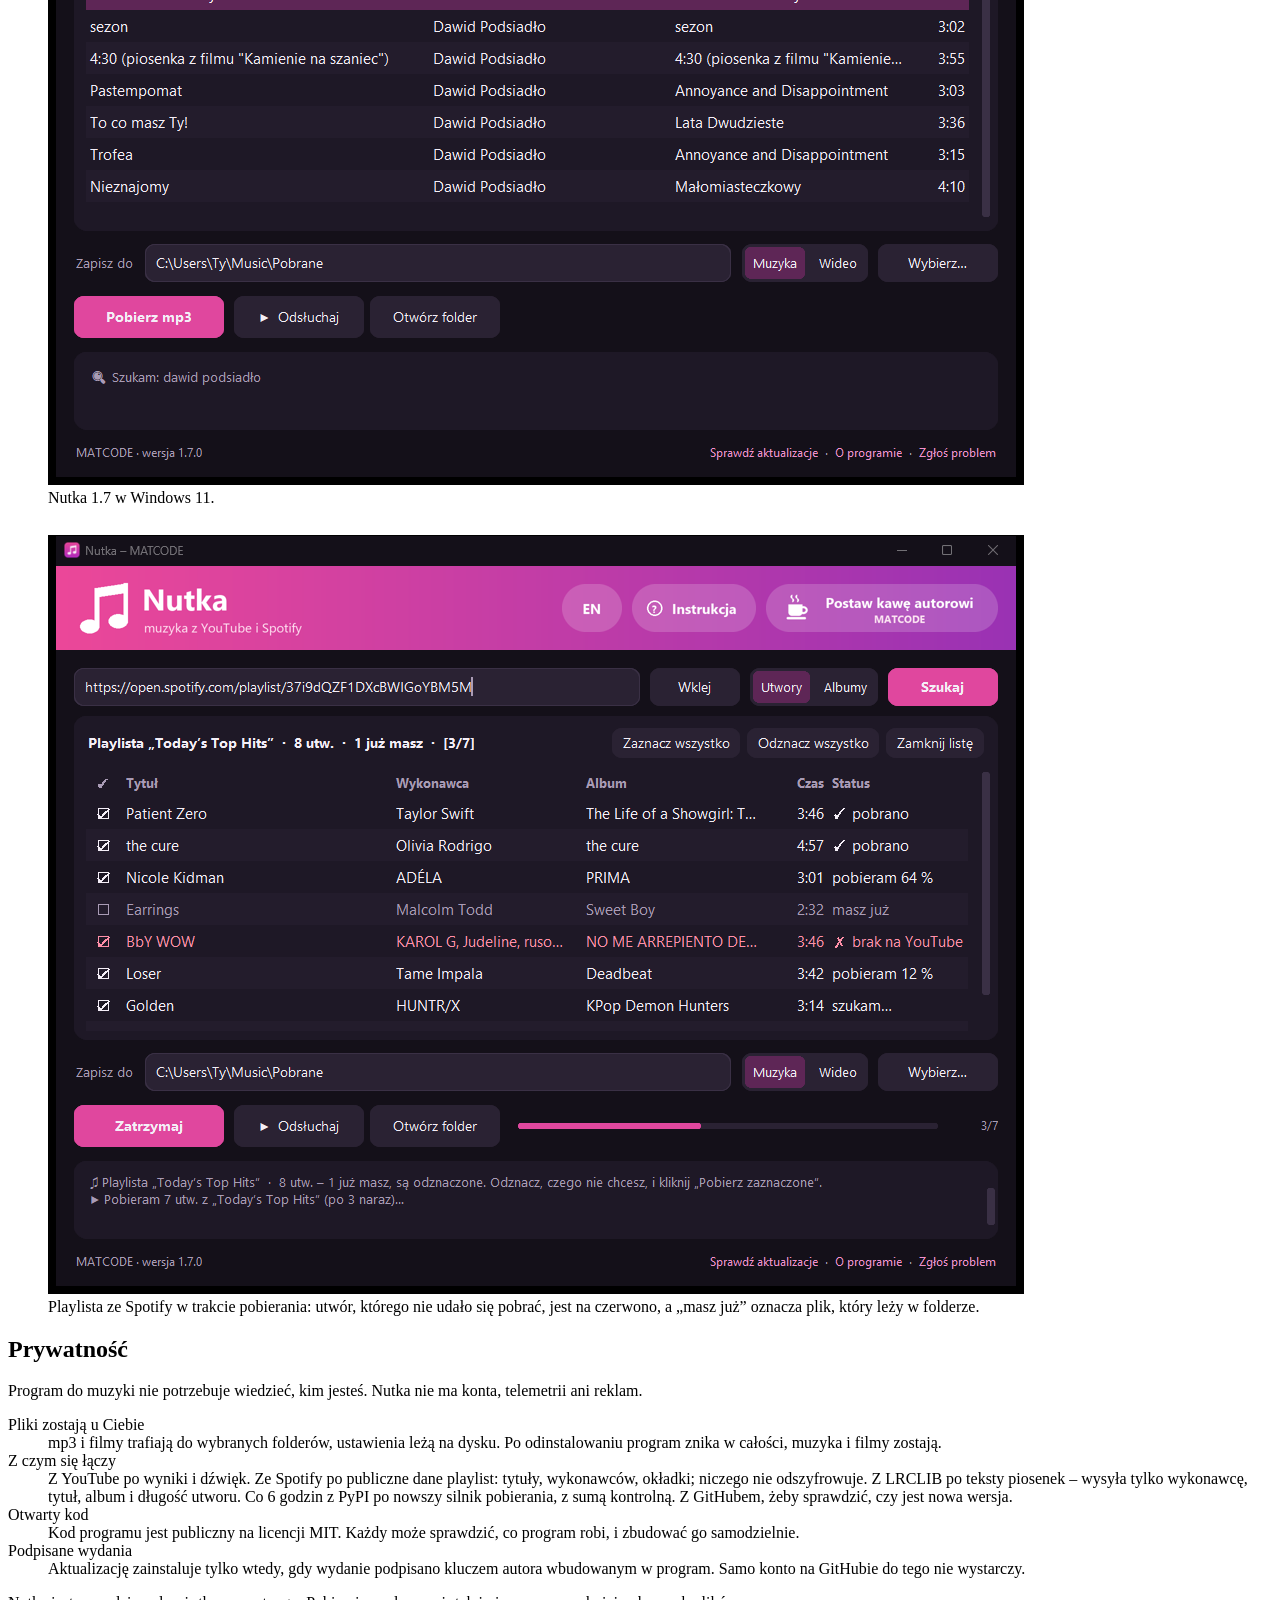
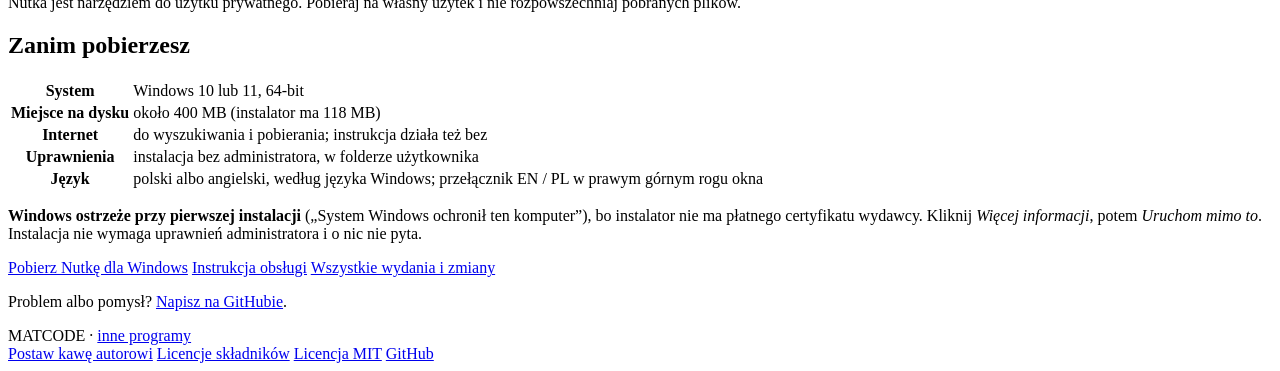
==== commit 12d2a26f: "Nutka 1.7.0: Co nowego, strona i instrukcja (teksty piosenek, nowa stopka, LRCLIB w prywatności) CHA" ====
--- a/docs/index.html
+++ b/docs/index.html
@@ -119,6 +119,10 @@
         <dd>mp3 około 250–270 kbps z&nbsp;okładką i&nbsp;tagami: tytuł, wykonawca, album, numer, rok. Albumy i&nbsp;playlisty w&nbsp;osobnych folderach.</dd>
       </div>
       <div>
+        <dt>Teksty piosenek</dt>
+        <dd>Do mp3 trafia tekst z&nbsp;otwartej bazy LRCLIB, a&nbsp;obok plik .lrc, z&nbsp;którego odtwarzacz przewija tekst w&nbsp;rytm piosenki.</dd>
+      </div>
+      <div>
         <dt>Sama się aktualizuje</dt>
         <dd>Silnik pobierania odświeża się po cichu, bo YouTube co jakiś czas zmienia stronę. Nową wersję programu instaluje tylko wtedy, gdy jest podpisana kluczem autora.</dd>
       </div>
@@ -133,8 +137,8 @@
       <p>Wyszukiwarka u&nbsp;góry, wyniki na środku, przyciski i&nbsp;krótkie komunikaty na dole. Przy playliście każdy utwór ma swój stan.</p>
     </div>
     <figure>
-      <img src="img/okno.png" alt="Okno Nutki: wyniki wyszukiwania utworów Dawida Podsiadły, jeden zaznaczony, pod spodem pola Link i Zapisz do oraz przyciski Pobierz mp3 i Odsłuchaj" width="976" height="759">
-      <figcaption>Nutka 1.4 w&nbsp;Windows 11.</figcaption>
+      <img src="img/okno.png" alt="Okno Nutki: wyniki wyszukiwania utworów Dawida Podsiadły, jeden zaznaczony, pod spodem pole Zapisz do z przełącznikiem Muzyka / Wideo oraz przyciski Pobierz mp3 i Odsłuchaj" width="976" height="759">
+      <figcaption>Nutka 1.7 w&nbsp;Windows 11.</figcaption>
     </figure>
     <figure>
       <img src="img/playlista.png" alt="Nutka z wczytaną playlistą Spotify: lista utworów z ptaszkami i stanem pobierania przy każdym, przycisk Zatrzymaj i pasek postępu" width="976" height="759">
@@ -156,7 +160,7 @@
       </div>
       <div>
         <dt>Z&nbsp;czym się łączy</dt>
-        <dd>Z&nbsp;YouTube po wyniki i&nbsp;dźwięk. Ze Spotify po publiczne dane playlist: tytuły, wykonawców, okładki; niczego nie odszyfrowuje. Co 6&nbsp;godzin z&nbsp;PyPI po nowszy silnik pobierania, z&nbsp;sumą kontrolną. Z&nbsp;GitHubem, żeby sprawdzić, czy jest nowa wersja.</dd>
+        <dd>Z&nbsp;YouTube po wyniki i&nbsp;dźwięk. Ze Spotify po publiczne dane playlist: tytuły, wykonawców, okładki; niczego nie odszyfrowuje. Z&nbsp;LRCLIB po teksty piosenek – wysyła tylko wykonawcę, tytuł, album i&nbsp;długość utworu. Co 6&nbsp;godzin z&nbsp;PyPI po nowszy silnik pobierania, z&nbsp;sumą kontrolną. Z&nbsp;GitHubem, żeby sprawdzić, czy jest nowa wersja.</dd>
       </div>
       <div>
         <dt>Otwarty kod</dt>
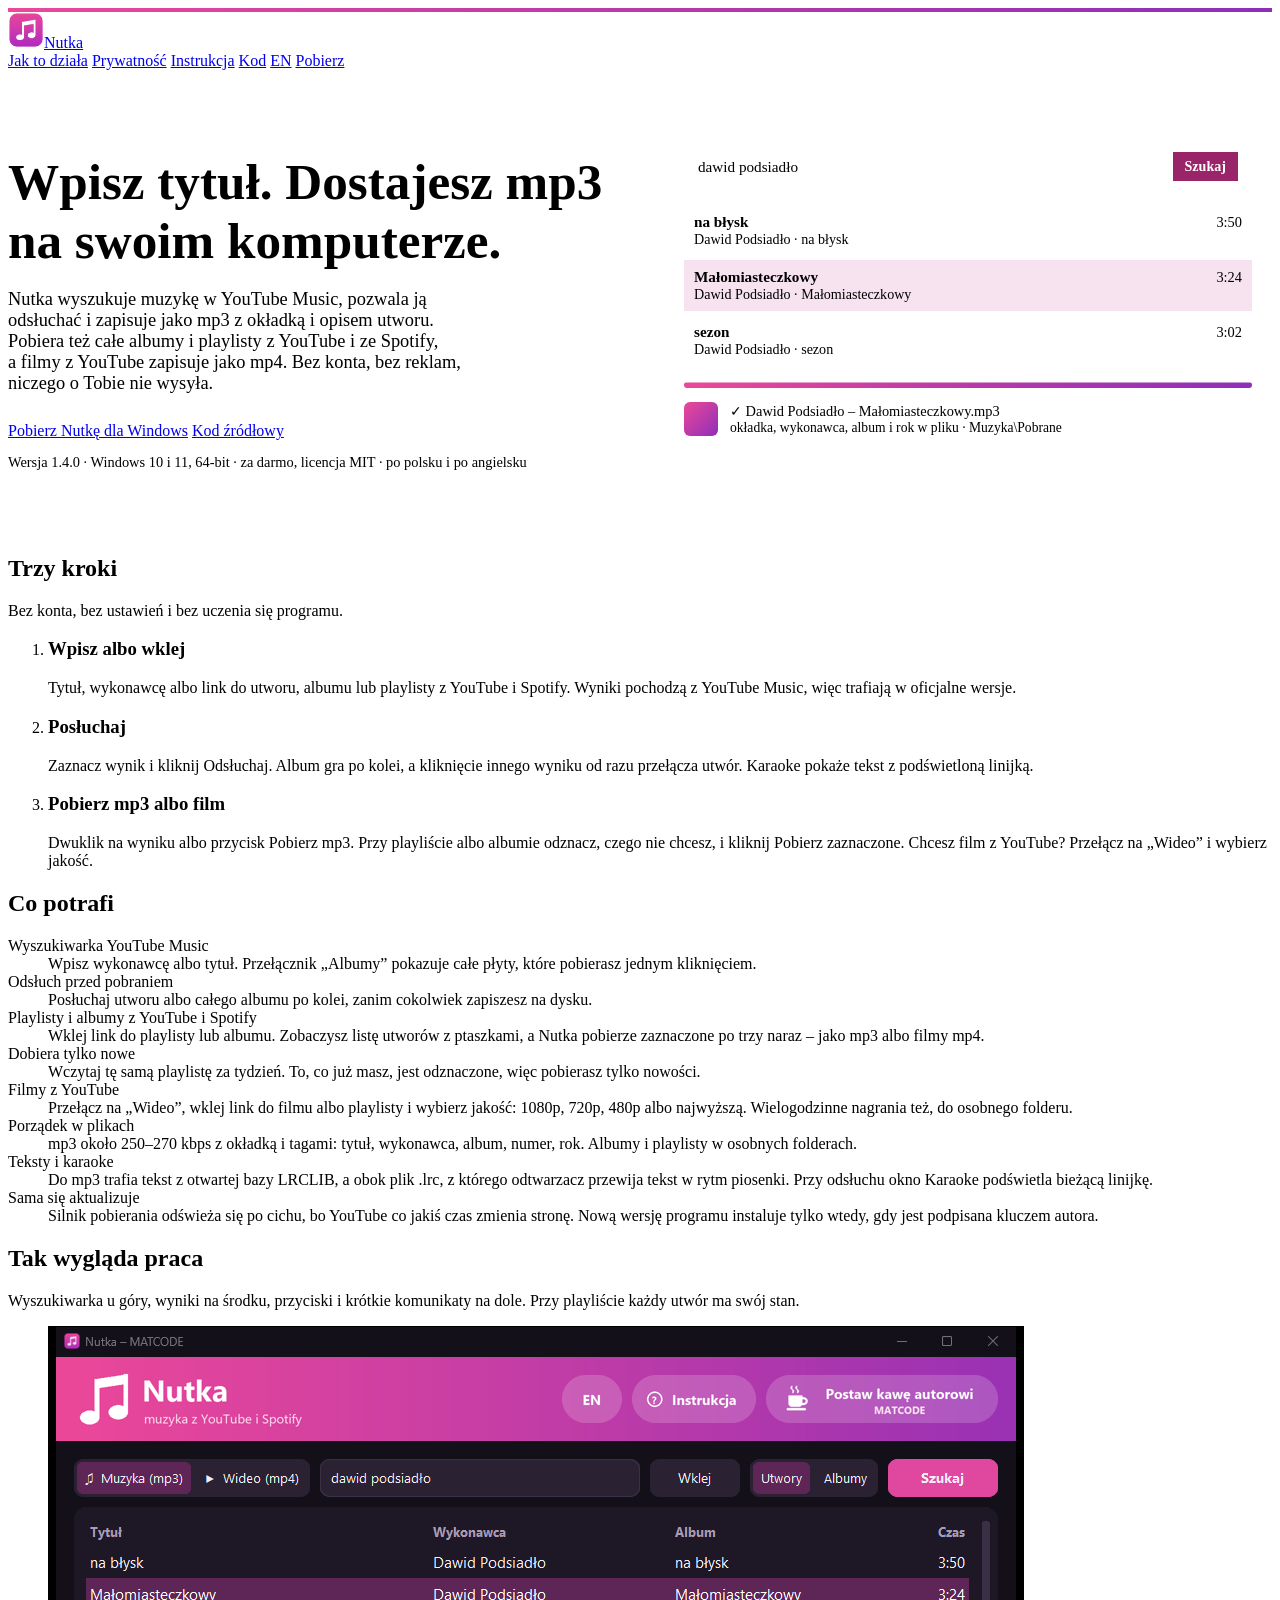
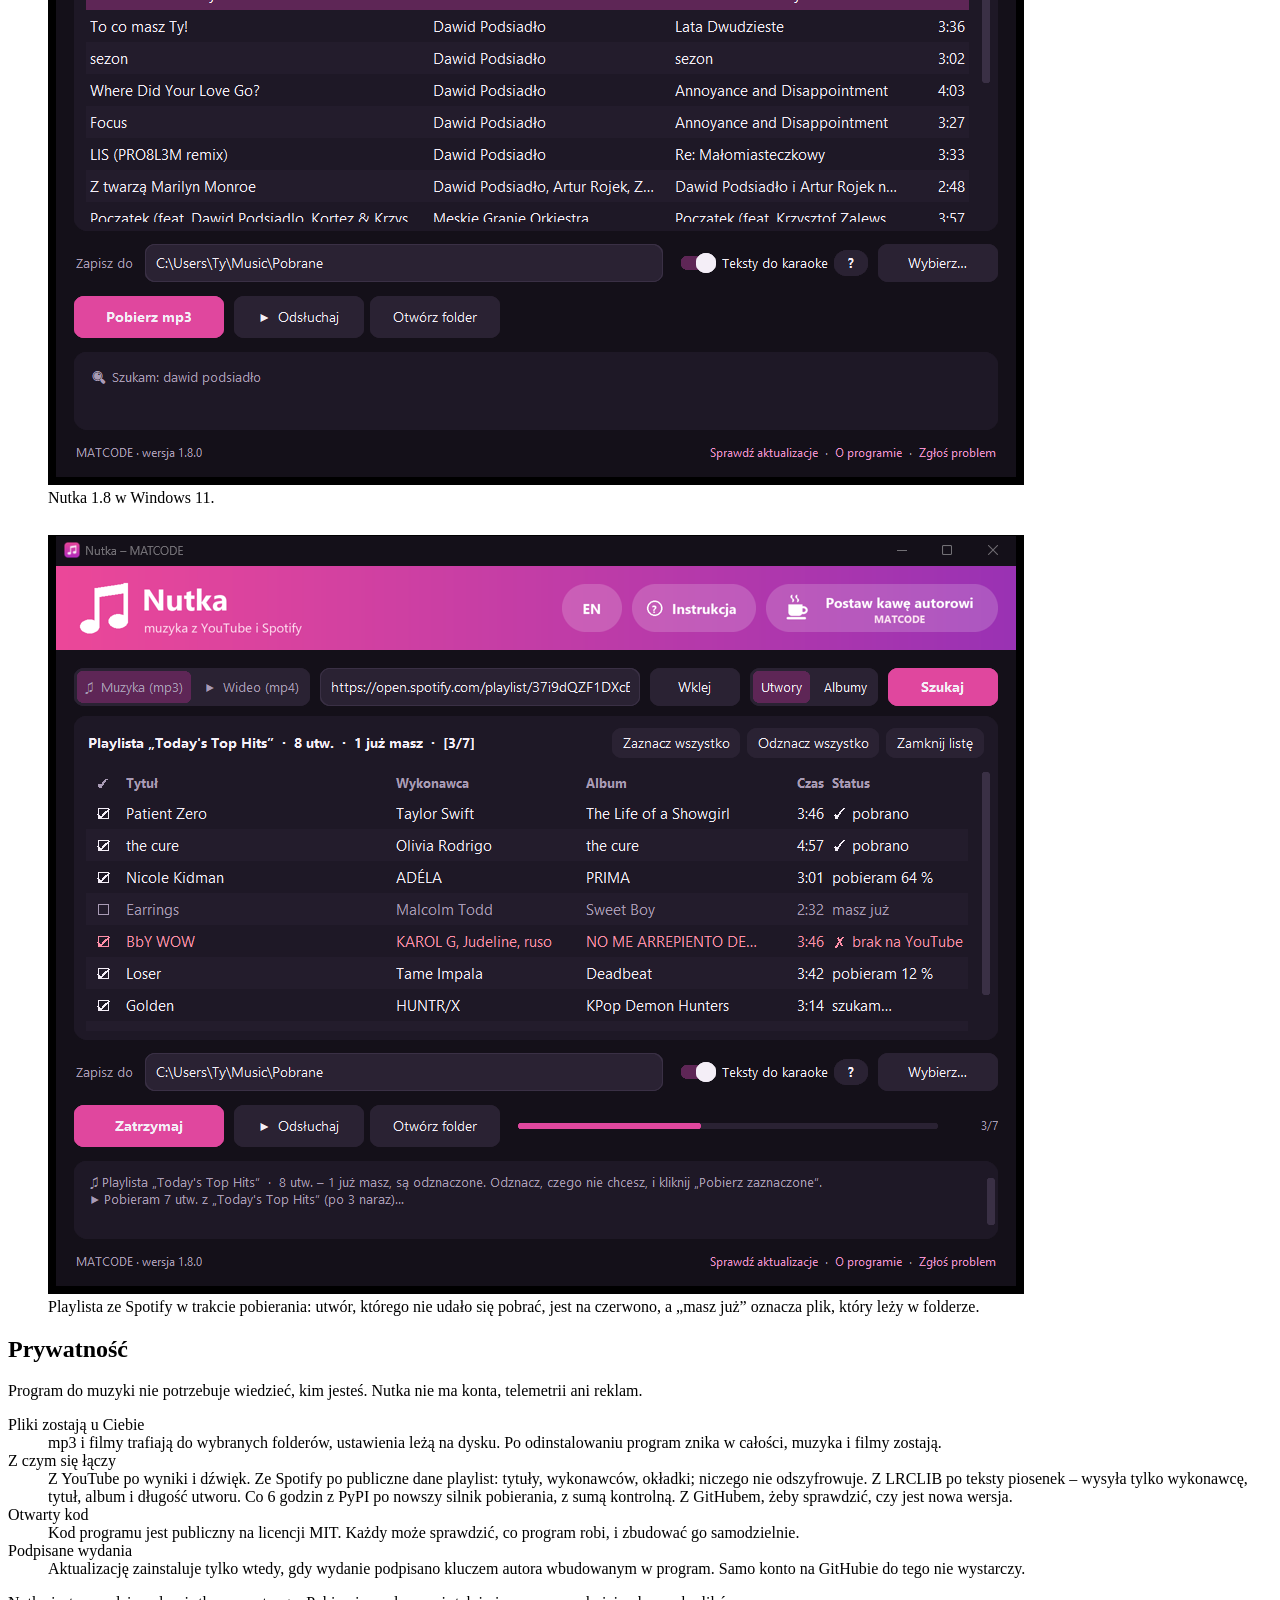
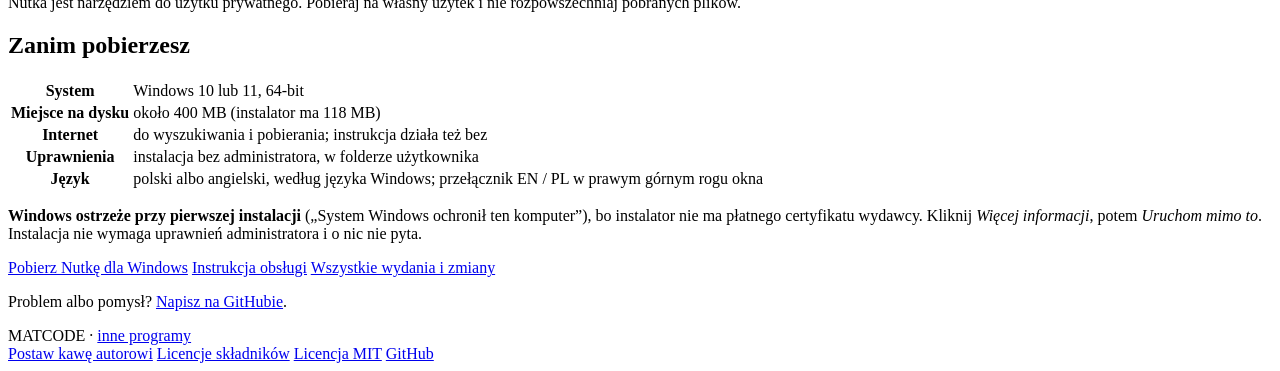
==== commit 9857a4e9: "Nutka 1.8.0: Co nowego, strona, instrukcja i zrzuty; skrypty okna w repo - WERSJA 1.8.0, CHANGELOG z" ====
--- a/docs/index.html
+++ b/docs/index.html
@@ -78,7 +78,7 @@
       </li>
       <li>
         <h3>Posłuchaj</h3>
-        <p>Zaznacz wynik i&nbsp;kliknij Odsłuchaj. Album gra po kolei, a&nbsp;kliknięcie innego wyniku od razu przełącza utwór.</p>
+        <p>Zaznacz wynik i&nbsp;kliknij Odsłuchaj. Album gra po kolei, a&nbsp;kliknięcie innego wyniku od razu przełącza utwór. Karaoke pokaże tekst z&nbsp;podświetloną linijką.</p>
       </li>
       <li>
         <h3>Pobierz mp3 albo film</h3>
@@ -119,8 +119,8 @@
         <dd>mp3 około 250–270 kbps z&nbsp;okładką i&nbsp;tagami: tytuł, wykonawca, album, numer, rok. Albumy i&nbsp;playlisty w&nbsp;osobnych folderach.</dd>
       </div>
       <div>
-        <dt>Teksty piosenek</dt>
-        <dd>Do mp3 trafia tekst z&nbsp;otwartej bazy LRCLIB, a&nbsp;obok plik .lrc, z&nbsp;którego odtwarzacz przewija tekst w&nbsp;rytm piosenki.</dd>
+        <dt>Teksty i&nbsp;karaoke</dt>
+        <dd>Do mp3 trafia tekst z&nbsp;otwartej bazy LRCLIB, a&nbsp;obok plik .lrc, z&nbsp;którego odtwarzacz przewija tekst w&nbsp;rytm piosenki. Przy odsłuchu okno Karaoke podświetla bieżącą linijkę.</dd>
       </div>
       <div>
         <dt>Sama się aktualizuje</dt>
@@ -137,8 +137,8 @@
       <p>Wyszukiwarka u&nbsp;góry, wyniki na środku, przyciski i&nbsp;krótkie komunikaty na dole. Przy playliście każdy utwór ma swój stan.</p>
     </div>
     <figure>
-      <img src="img/okno.png" alt="Okno Nutki: wyniki wyszukiwania utworów Dawida Podsiadły, jeden zaznaczony, pod spodem pole Zapisz do z przełącznikiem Muzyka / Wideo oraz przyciski Pobierz mp3 i Odsłuchaj" width="976" height="759">
-      <figcaption>Nutka 1.7 w&nbsp;Windows 11.</figcaption>
+      <img src="img/okno.png" alt="Okno Nutki: u góry przełącznik Muzyka (mp3) / Wideo (mp4) i wyszukiwarka, wyniki wyszukiwania utworów Dawida Podsiadły, jeden zaznaczony, pod spodem pole Zapisz do z przełącznikiem Teksty do karaoke oraz przyciski Pobierz mp3 i Odsłuchaj" width="976" height="759">
+      <figcaption>Nutka 1.8 w&nbsp;Windows 11.</figcaption>
     </figure>
     <figure>
       <img src="img/playlista.png" alt="Nutka z wczytaną playlistą Spotify: lista utworów z ptaszkami i stanem pobierania przy każdym, przycisk Zatrzymaj i pasek postępu" width="976" height="759">
